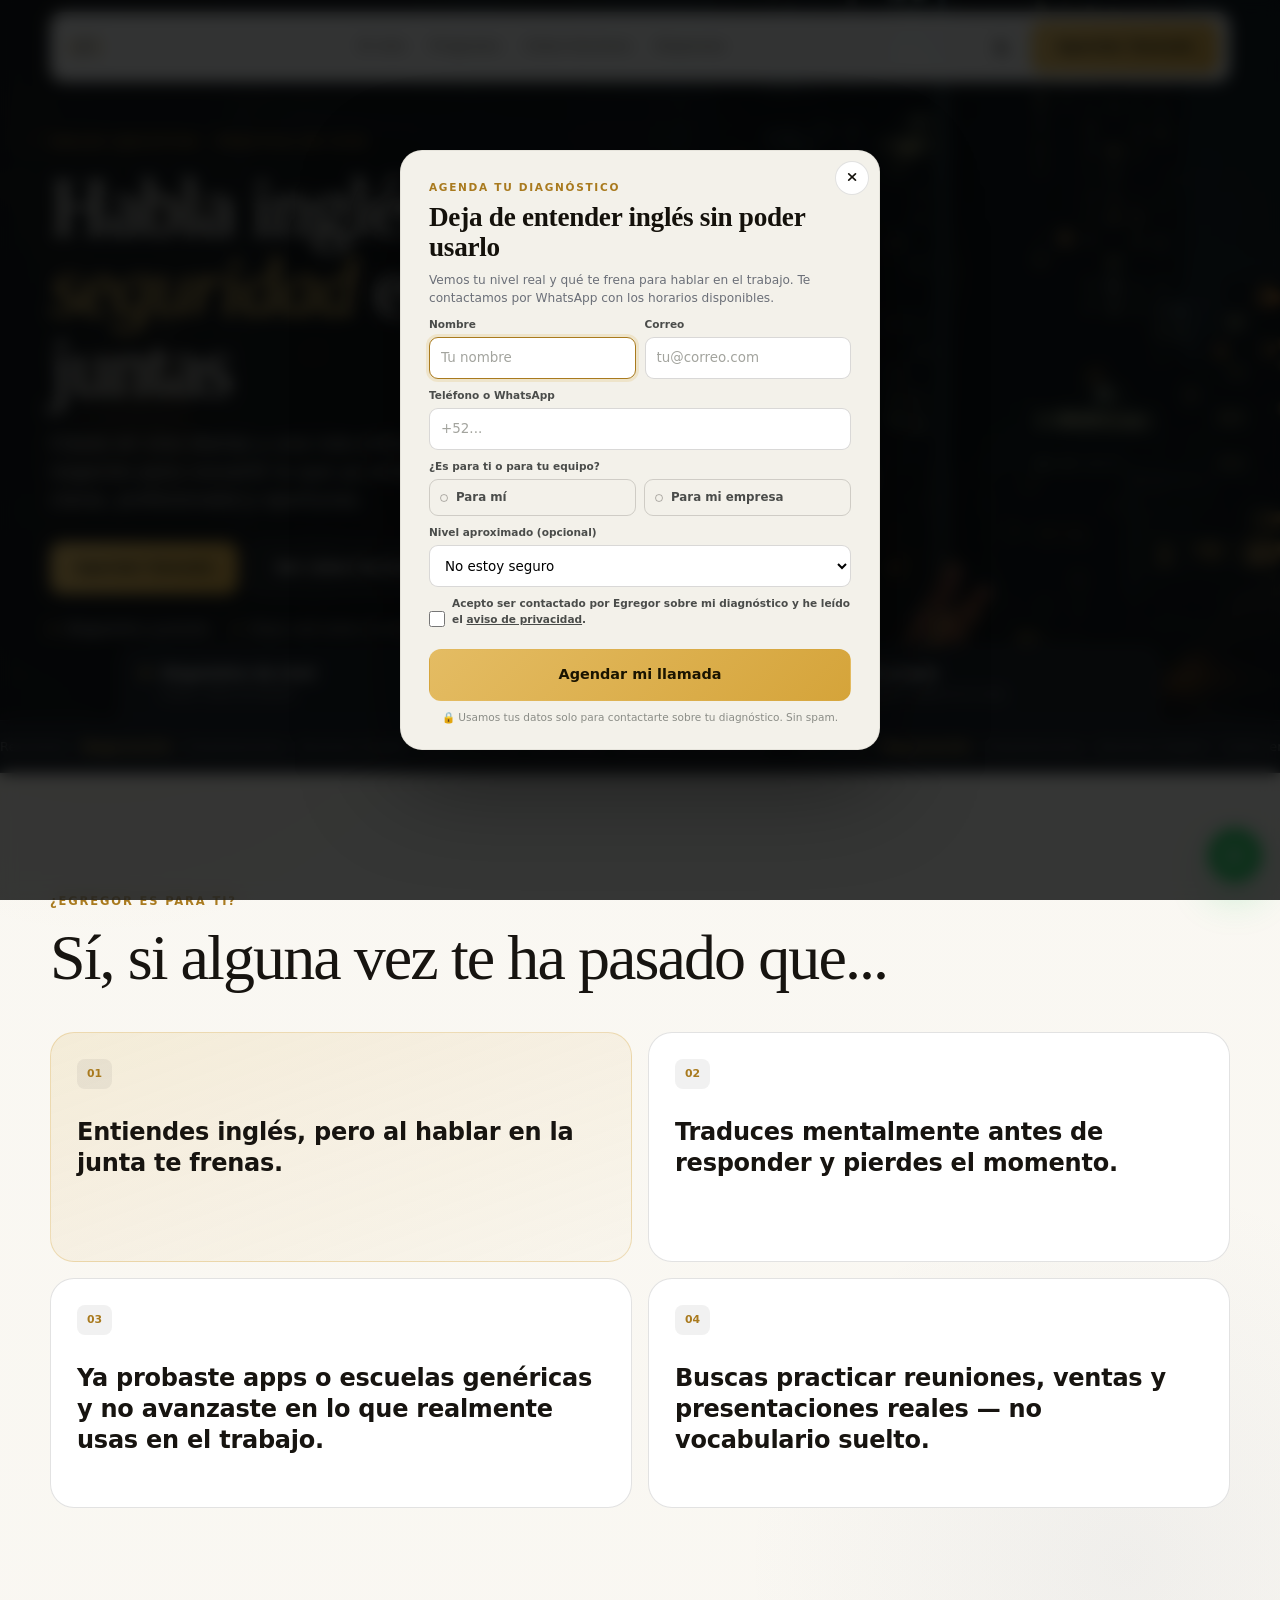
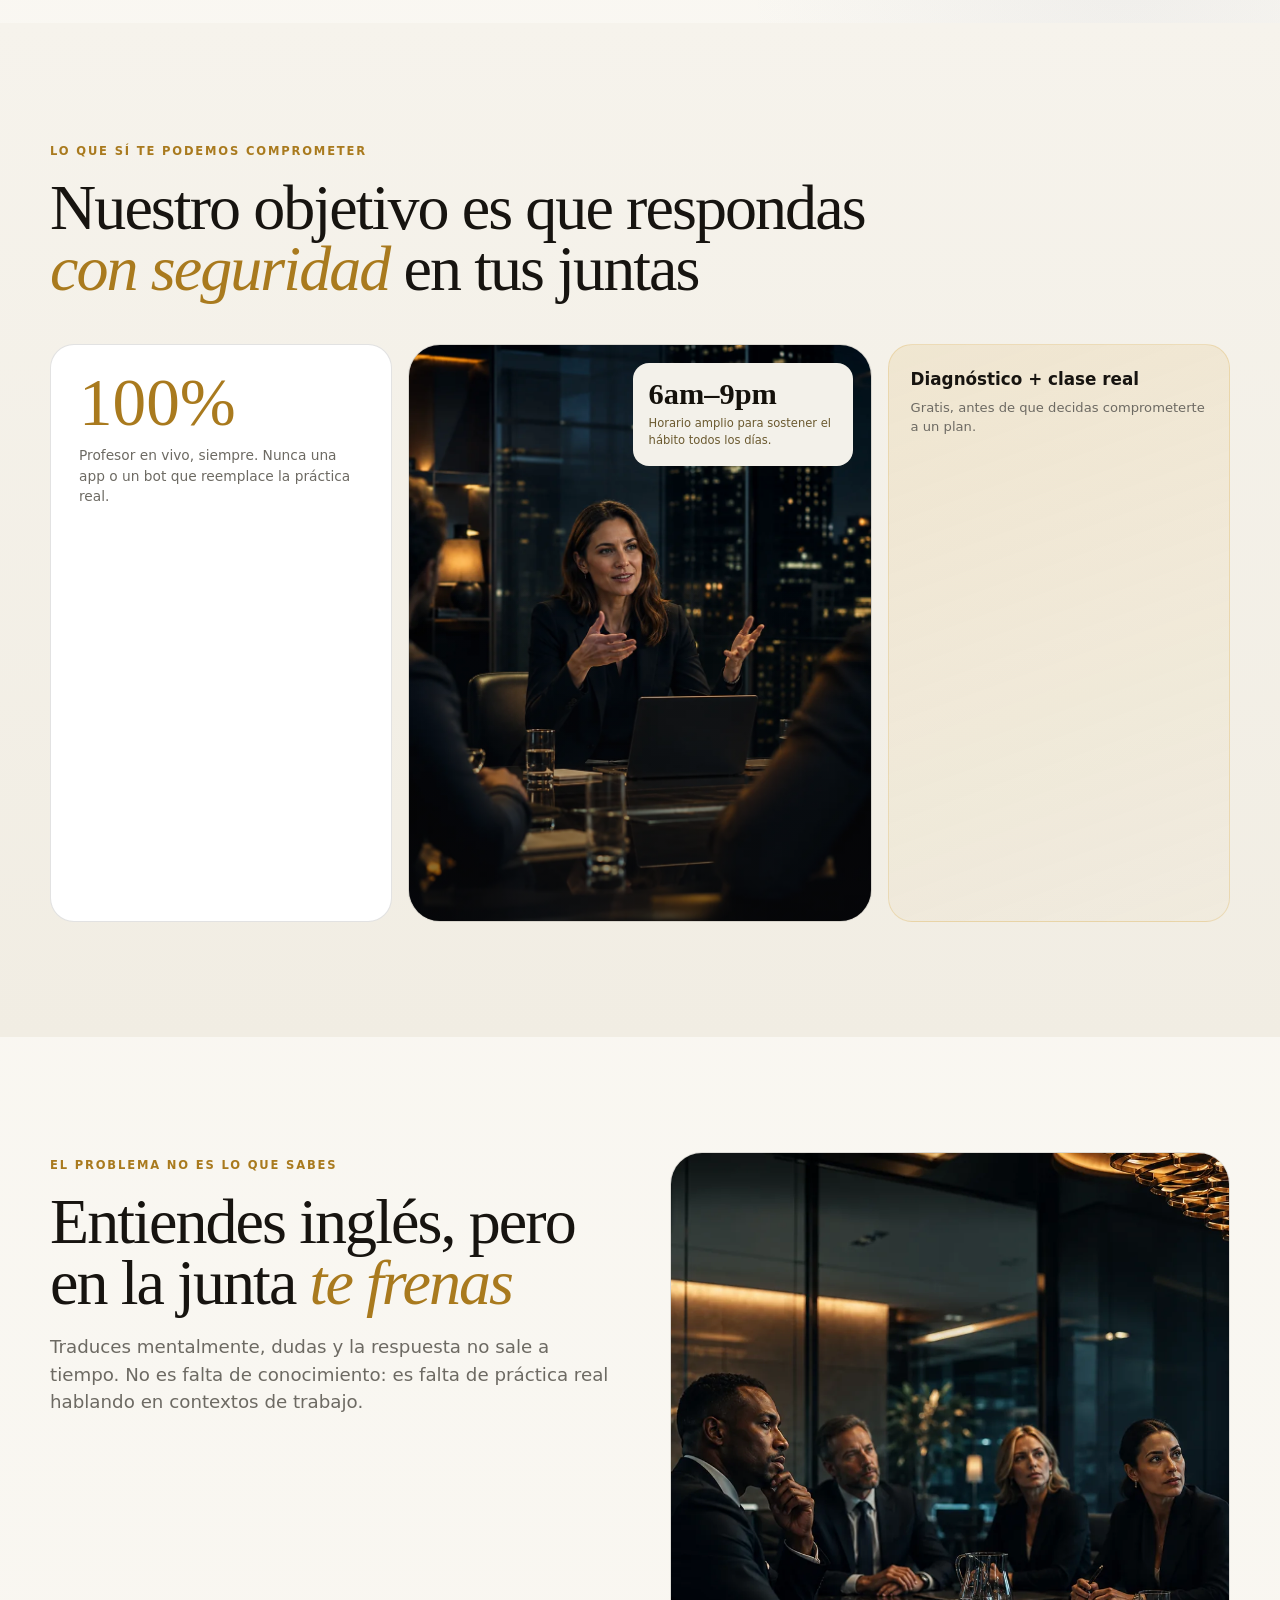
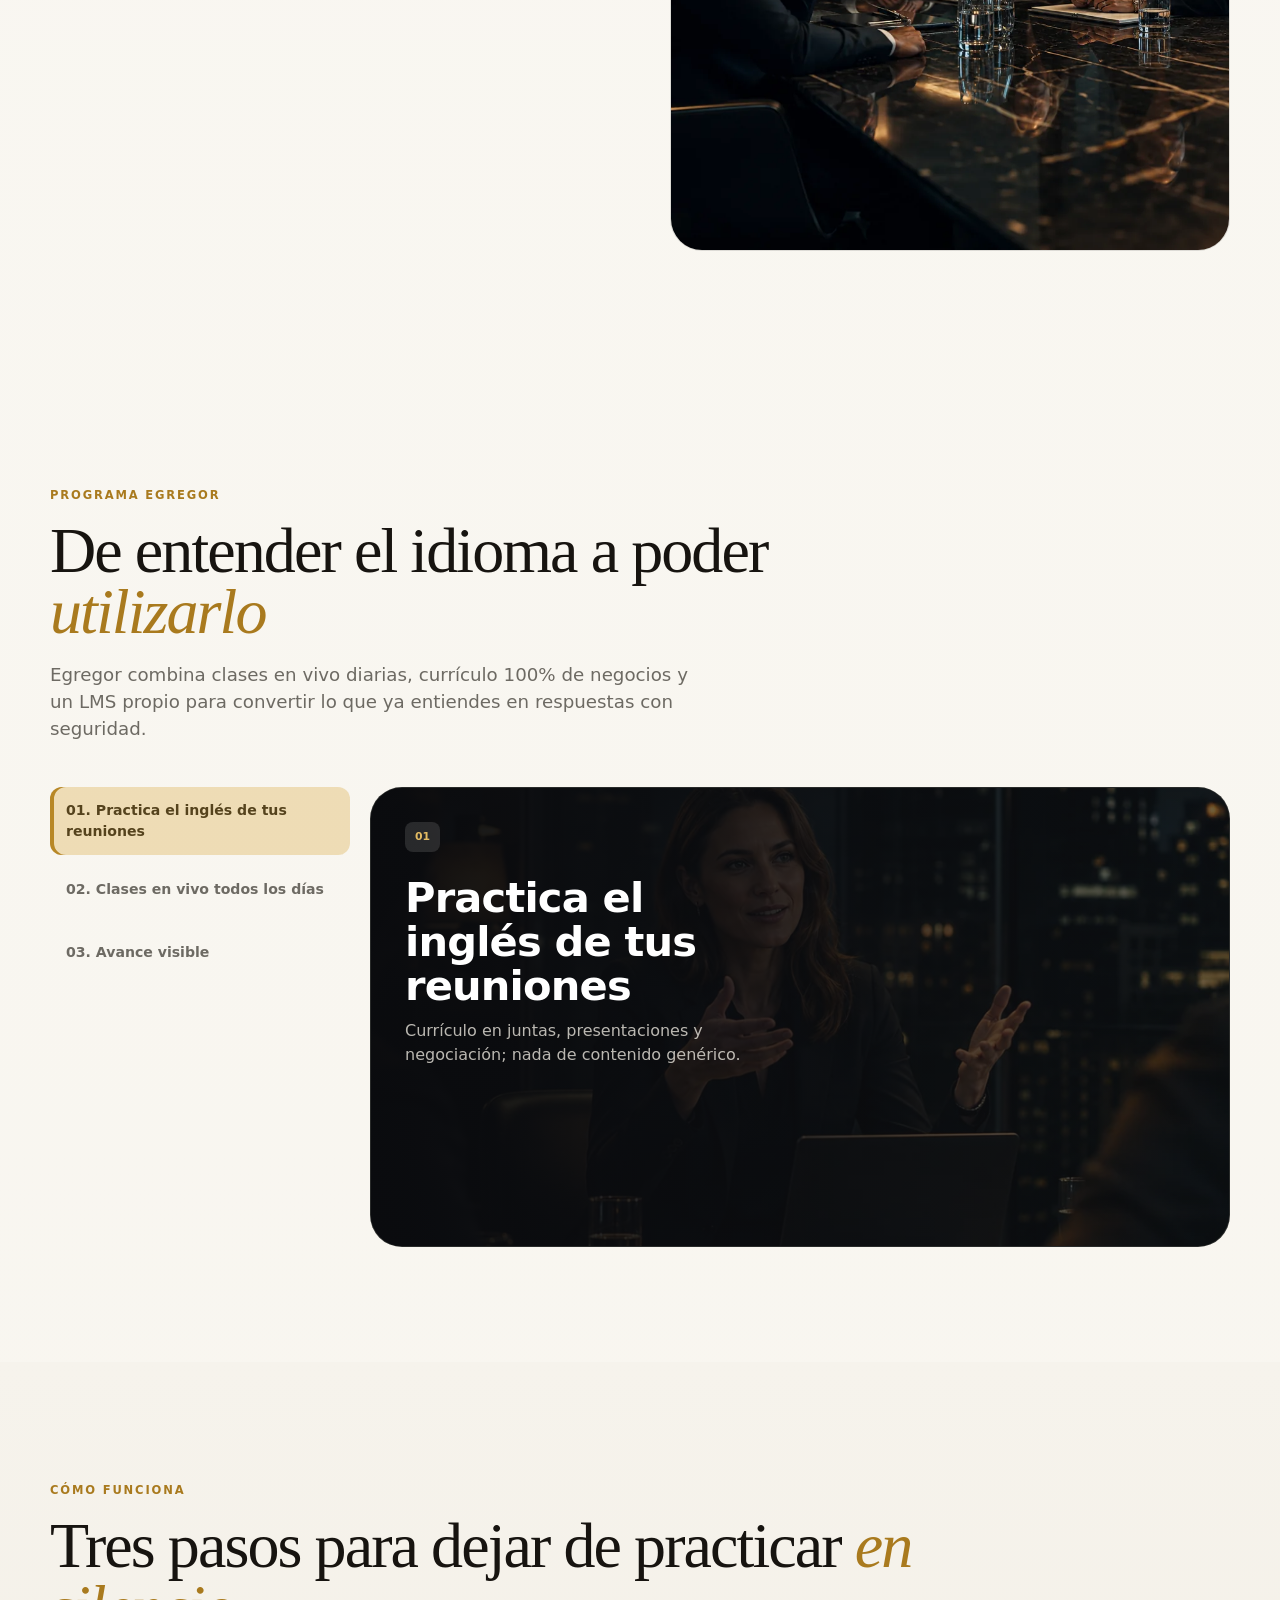
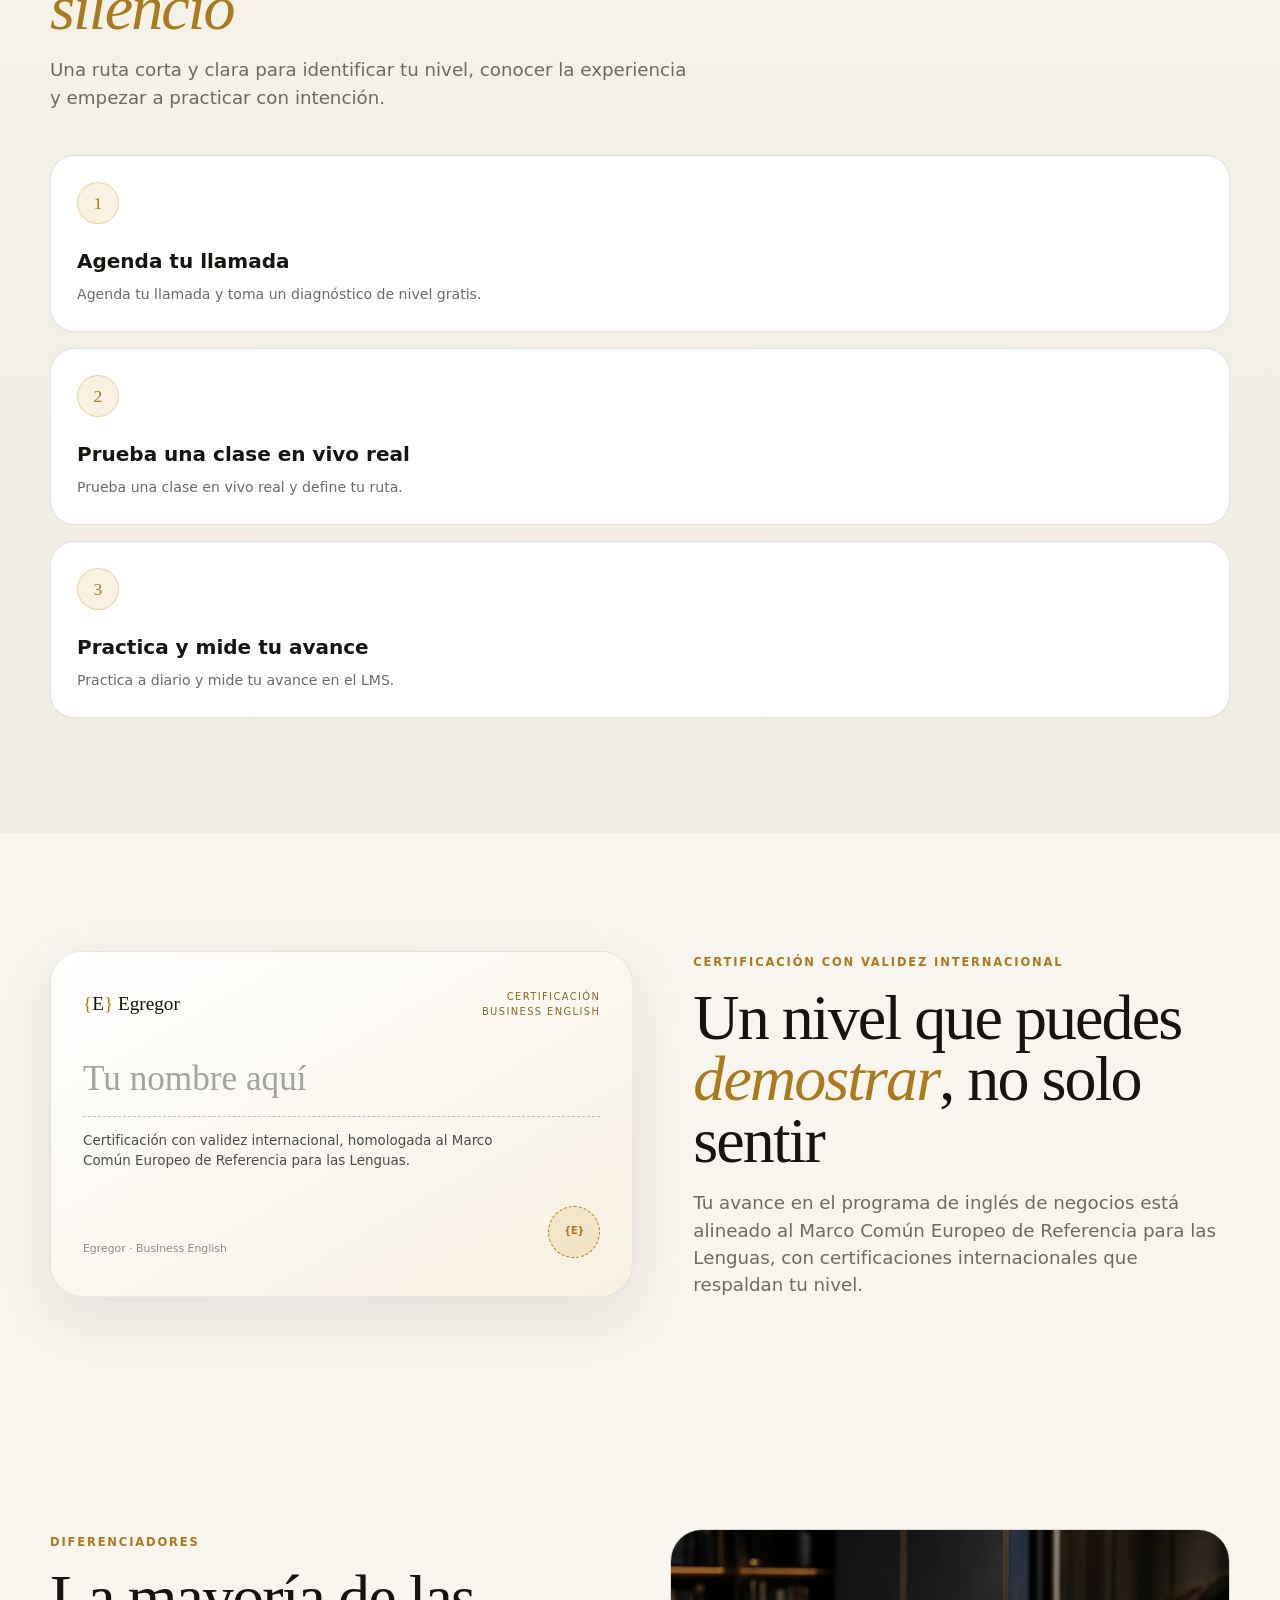
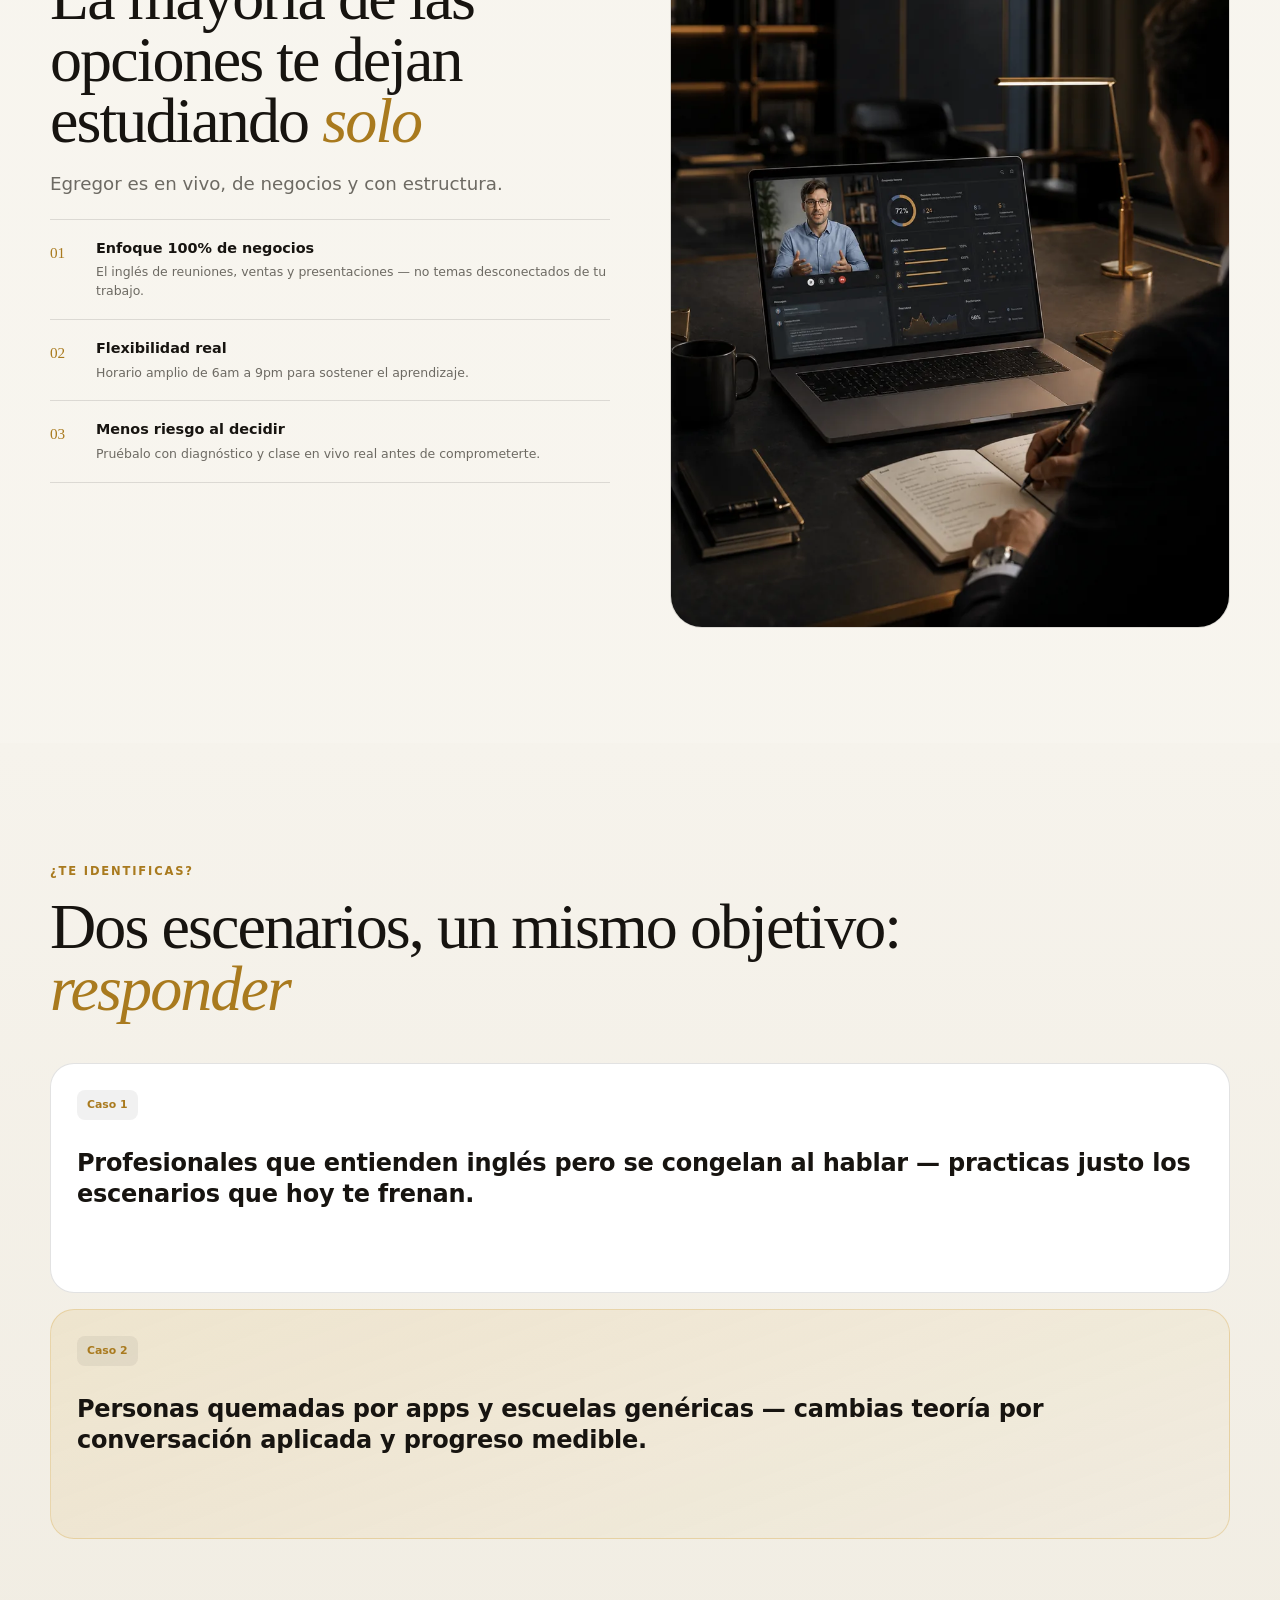
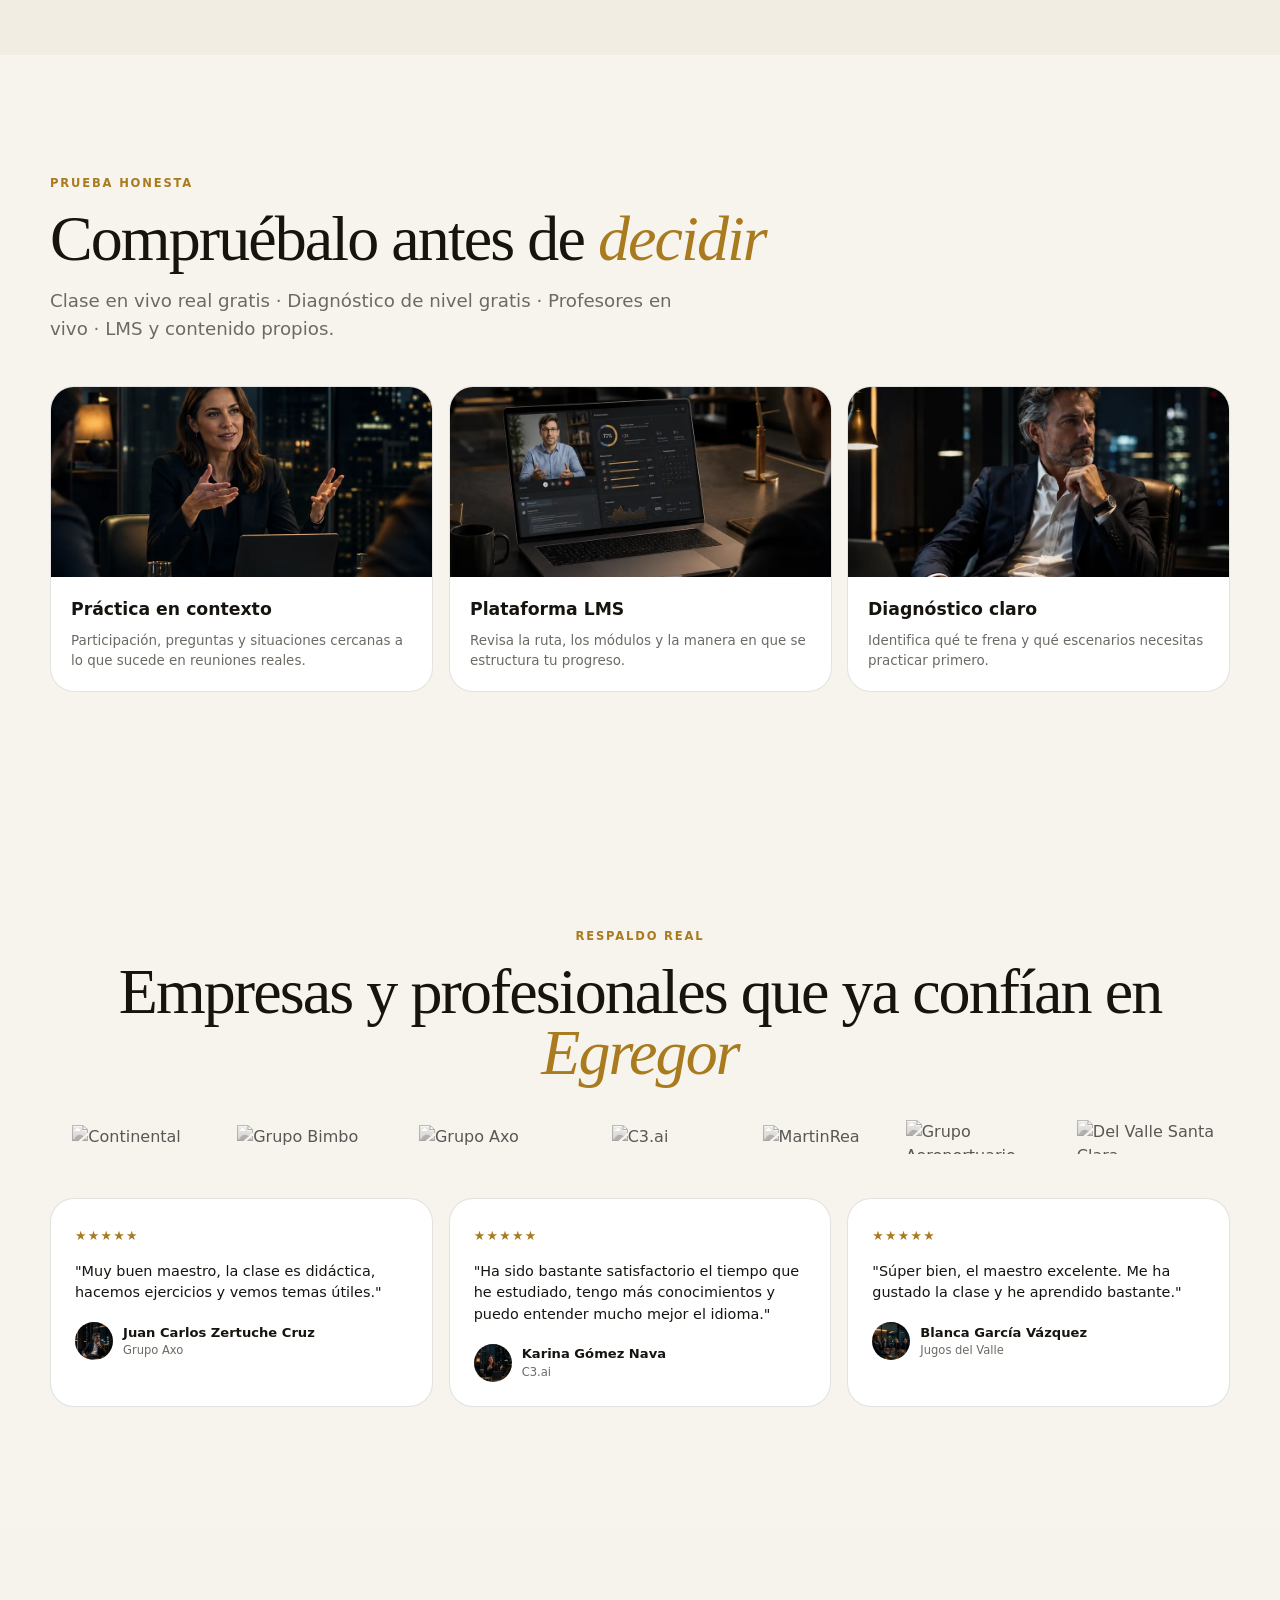
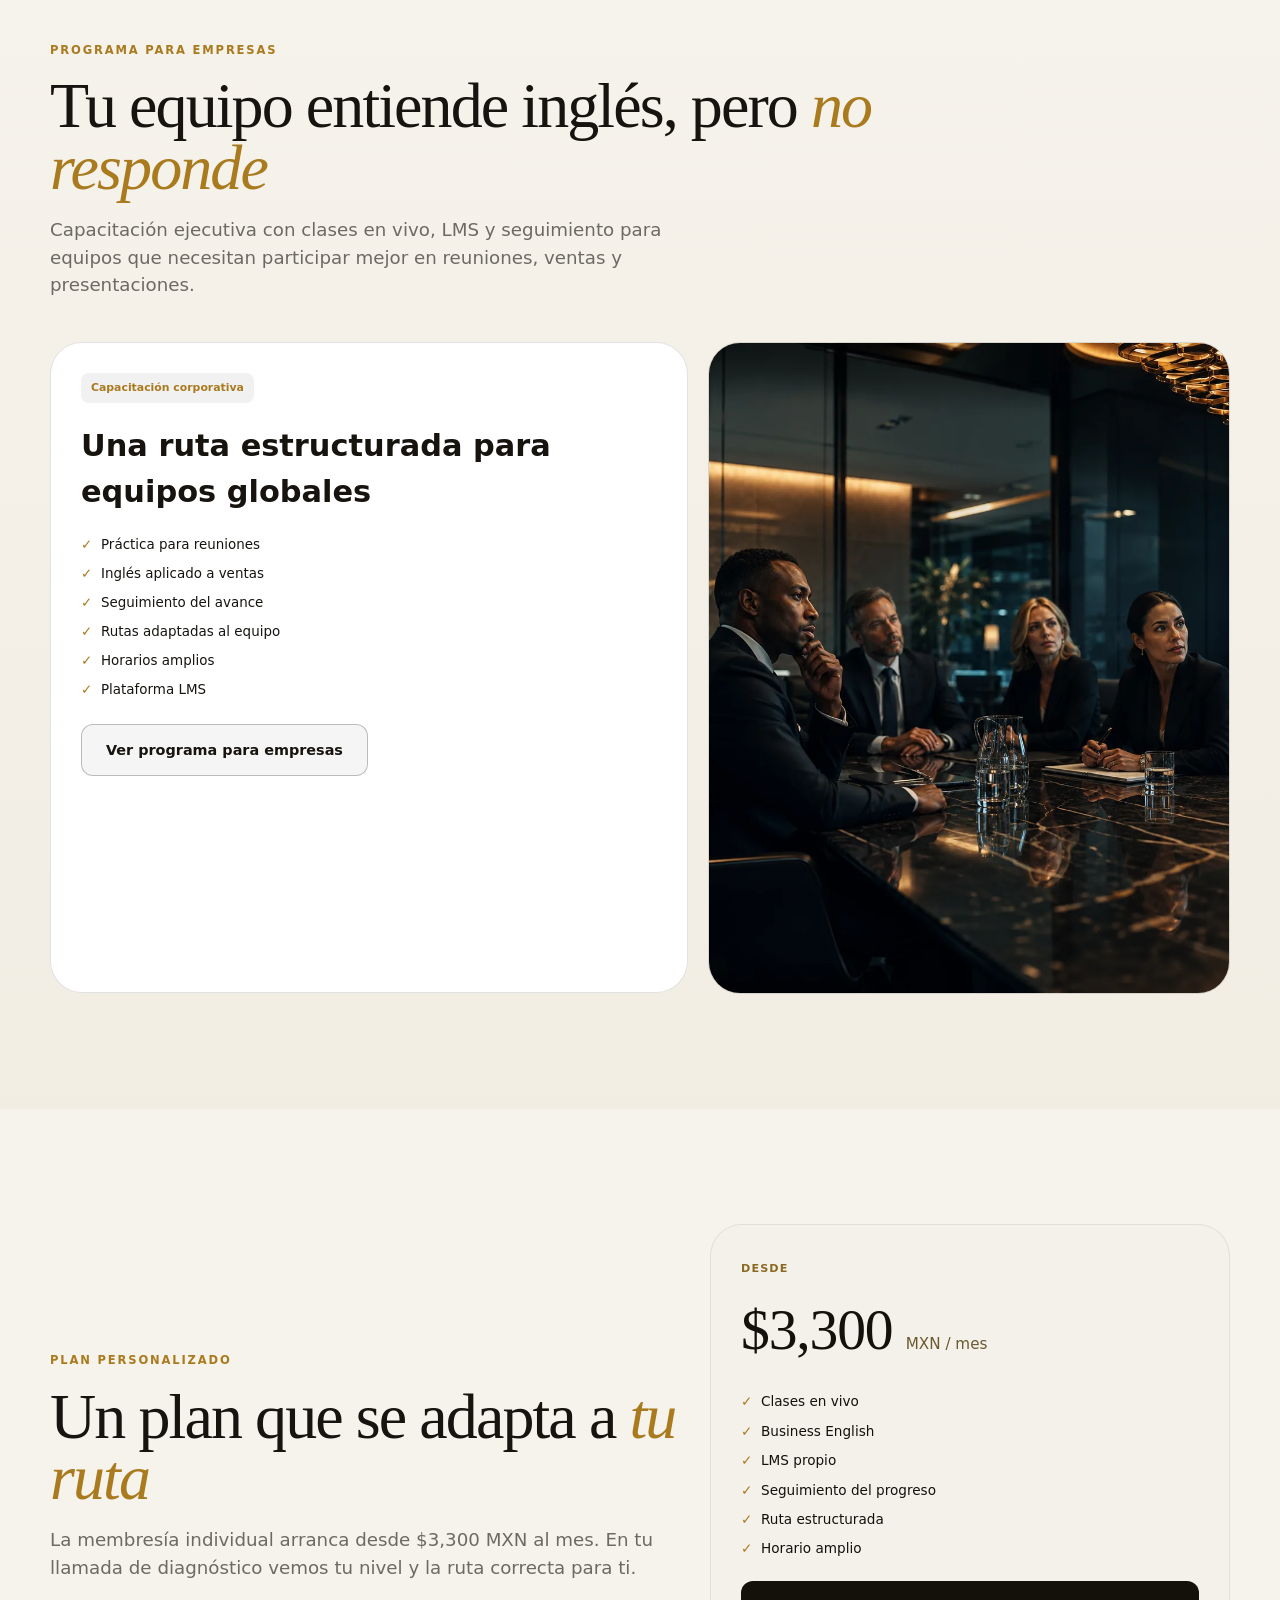
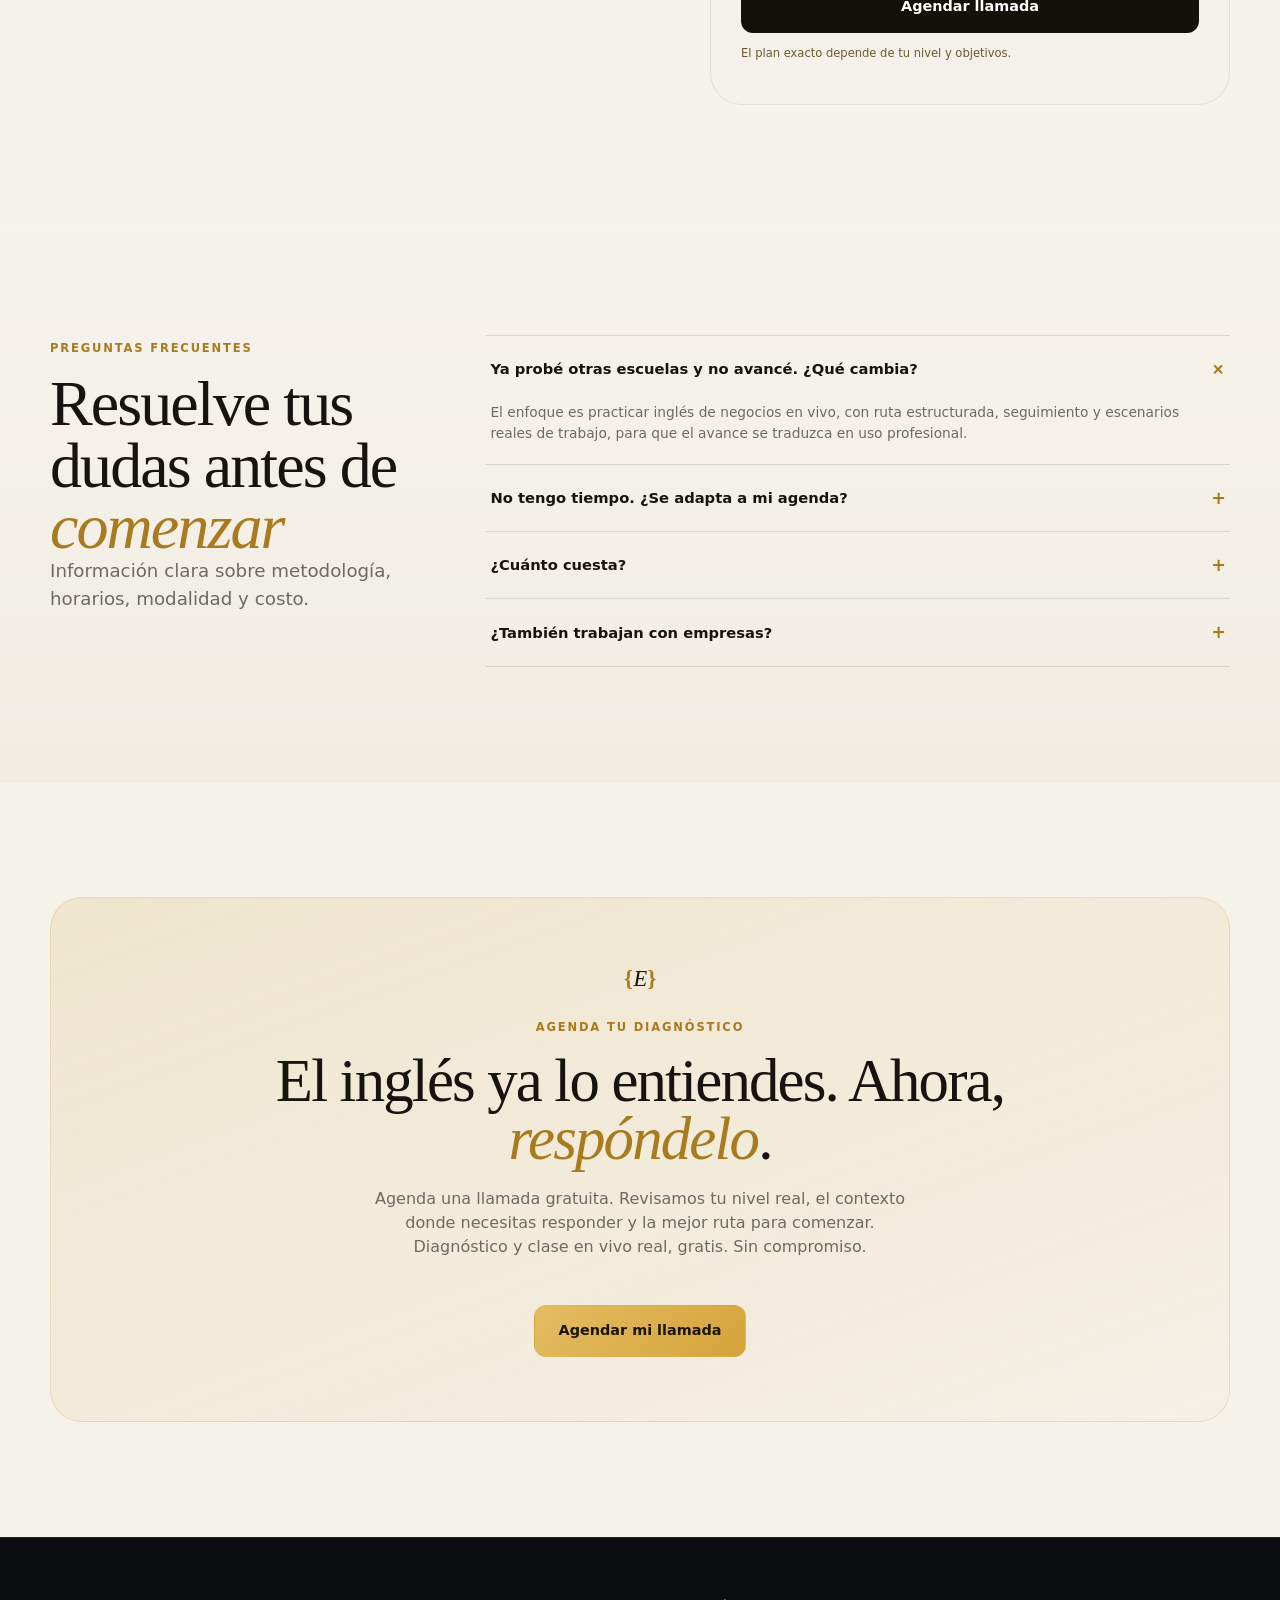
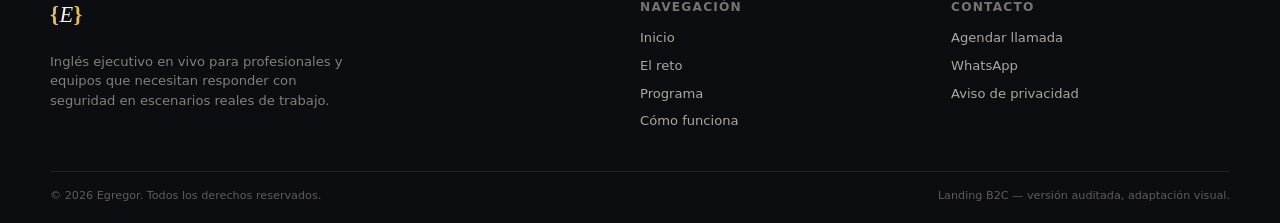
==== index.html @ 91f1eeb0 "test-egregor-lp" ====
<!DOCTYPE html>
<html lang="es-MX" data-theme="light">
<head>
<meta charset="UTF-8">
<meta name="viewport" content="width=device-width, initial-scale=1.0">
<meta name="theme-color" content="#08090c">
<meta name="color-scheme" content="light">
<title>Egregor — Inglés de negocios en vivo</title>
<meta name="description" content="Habla inglés con seguridad en tus juntas. Clases en vivo diarias, 100% de negocios, con profesor real y LMS propio. Agenda tu llamada de diagnóstico gratis.">
<link rel="icon" href="assets/images/favicon.svg" type="image/svg+xml">
<link rel="alternate icon" href="assets/images/favicon.svg">
<link rel="preconnect" href="https://fonts.googleapis.com">
<link rel="preconnect" href="https://fonts.gstatic.com" crossorigin>
<link href="https://cdnjs.cloudflare.com/ajax/libs/font-awesome/6.5.2/css/all.min.css" rel="stylesheet">
<link href="assets/css/styles.css" rel="stylesheet">
</head>
<body>

<div class="nav-shell">
  <header class="navbar">
    <a href="#inicio" class="logo-chip" aria-label="Egregor">
      <span class="logo-mark"><span class="brace">{</span><span class="e">E</span><span class="brace">}</span></span>
    </a>
    <nav class="nav-links" aria-label="Navegación principal">
      <a href="#reto">El reto</a>
      <a href="#programa">Programa</a>
      <a href="#como-funciona">Cómo funciona</a>
      <a href="#empresas">Empresas</a>
    </nav>
    <div class="nav-actions">
      <button class="theme-toggle" data-theme-toggle aria-label="Cambiar a modo oscuro" type="button"><i class="fa-solid fa-moon"></i></button>
      <button class="btn btn-primary" data-open-modal type="button"><span>Agendar llamada</span></button>
      <button class="menu-btn" aria-label="Abrir menú" aria-expanded="false" type="button">☰</button>
    </div>
  </header>
</div>
<div class="mobile-menu">
  <a href="#reto">El reto</a>
  <a href="#programa">Programa</a>
  <a href="#como-funciona">Cómo funciona</a>
  <a href="#empresas">Empresas</a>
  <button data-open-modal type="button">Agendar llamada</button>
</div>

<main>
  <!-- HERO -->
  <section class="hero" id="inicio">
    <div class="hero-bg" aria-hidden="true">
      <img src="assets/images/egregor-image-01.webp" alt="Ejecutiva respondiendo con seguridad en una reunión de trabajo">
    </div>
    <div class="container hero-inner">
      <div class="hero-copy">
        <span class="eyebrow reveal">Inglés ejecutivo · Práctica en vivo</span>
        <h1 class="display reveal">Habla inglés con <span class="gold">seguridad</span> en tus juntas</h1>
        <p class="lead reveal">Clases en vivo diarias y una ruta enfocada en inglés de negocios para convertir lo que ya entiendes en respuestas claras, profesionales y oportunas.</p>
        <div class="hero-actions reveal">
          <button class="btn btn-primary" data-open-modal type="button"><span>Agendar llamada</span></button>
          <a class="btn btn-secondary" href="#como-funciona"><span>Ver cómo funciona</span></a>
        </div>
        <div class="hero-proof-row reveal">
          <span>Diagnóstico gratuito</span>
          <span>Clase real antes de decidir</span>
          <span>LMS propio</span>
        </div>
      </div>
    </div>
    <div class="hero-bottom">
      <div class="hero-proof"><span class="dot"></span><div><strong>Diagnóstico de nivel</strong><span>Gratis, antes de decidir</span></div></div>
      <div class="hero-proof"><span class="dot"></span><div><strong>Clase en vivo real</strong><span>Conócela sin compromiso</span></div></div>
      <div class="hero-proof"><span class="dot"></span><div><strong>LMS propio</strong><span>Progreso visible en tu ruta</span></div></div>
    </div>
  </section>

  <section class="marquee-wrap">
    <div class="marquee">
      <span>Reuniones · <b>Negociación</b> · Presentaciones · Business English · Clases en vivo · LMS propio · Respuesta profesional · </span>
      <span>Reuniones · <b>Negociación</b> · Presentaciones · Business English · Clases en vivo · LMS propio · Respuesta profesional · </span>
    </div>
  </section>

  <!-- ¿PARA QUIÉN ES? -->
  <section class="section-pad" id="reto">
    <div class="container">
      <div class="section-head">
        <span class="eyebrow reveal">¿Egregor es para ti?</span>
        <h2 class="display section-title reveal">Sí, si alguna vez te ha pasado que...</h2>
      </div>
      <div class="cap-grid">
        <article class="cap-card accent reveal"><span class="tag">01</span><h3>Entiendes inglés, pero al hablar en la junta te frenas.</h3></article>
        <article class="cap-card reveal"><span class="tag">02</span><h3>Traduces mentalmente antes de responder y pierdes el momento.</h3></article>
        <article class="cap-card reveal"><span class="tag">03</span><h3>Ya probaste apps o escuelas genéricas y no avanzaste en lo que realmente usas en el trabajo.</h3></article>
        <article class="cap-card reveal"><span class="tag">04</span><h3>Buscas practicar reuniones, ventas y presentaciones reales — no vocabulario suelto.</h3></article>
      </div>
    </div>
  </section>

  <!-- COMPROMISO (estilo de datos destacados, solo con hechos ya validados) -->
  <section class="section-pad section-soft">
    <div class="container">
      <div class="section-head">
        <span class="eyebrow reveal">Lo que sí te podemos comprometer</span>
        <h2 class="display section-title reveal">Nuestro objetivo es que respondas <span class="gold">con seguridad</span> en tus juntas</h2>
      </div>
      <div class="stat-panel">
        <article class="stat-big-card reveal">
          <span class="big">100%</span>
          <p>Profesor en vivo, siempre. Nunca una app o un bot que reemplace la práctica real.</p>
        </article>
        <div class="stat-visual reveal">
          <img src="assets/images/egregor-image-01.webp" alt="Ejecutiva practicando inglés de negocios en una clase en vivo">
          <div class="stat-bubble">
            <strong>6am–9pm</strong>
            <span>Horario amplio para sostener el hábito todos los días.</span>
          </div>
        </div>
        <article class="stat-small-card reveal">
          <strong>Diagnóstico + clase real</strong>
          <span>Gratis, antes de que decidas comprometerte a un plan.</span>
        </article>
      </div>
    </div>
  </section>

  <!-- PROBLEMA -->
  <section class="section-pad">
    <div class="container offer-layout">
      <div>
        <span class="eyebrow reveal">El problema no es lo que sabes</span>
        <h2 class="display section-title reveal">Entiendes inglés, pero en la junta <span class="gold">te frenas</span></h2>
        <p class="lead reveal" style="margin-top:20px;">Traduces mentalmente, dudas y la respuesta no sale a tiempo. No es falta de conocimiento: es falta de práctica real hablando en contextos de trabajo.</p>
      </div>
      <div class="offer-media reveal">
        <img src="assets/images/egregor-image-02.webp" alt="Equipo ejecutivo en una reunión tensa y silenciosa">
      </div>
    </div>
  </section>

  <!-- PROGRAMA / BENEFICIOS (tabs) -->
  <section class="section-pad" id="programa">
    <div class="container">
      <div class="section-head">
        <span class="eyebrow reveal">Programa Egregor</span>
        <h2 class="display section-title reveal">De entender el idioma a poder <span class="gold">utilizarlo</span></h2>
        <p class="lead reveal">Egregor combina clases en vivo diarias, currículo 100% de negocios y un LMS propio para convertir lo que ya entiendes en respuestas con seguridad.</p>
      </div>
      <div class="program-layout">
        <div class="program-menu">
          <button class="program-btn active" type="button"
            data-tag="01" data-title="Practica el inglés de tus reuniones"
            data-copy="Currículo en juntas, presentaciones y negociación; nada de contenido genérico."
            data-img="assets/images/egregor-image-01.webp">01. Practica el inglés de tus reuniones</button>
          <button class="program-btn" type="button"
            data-tag="02" data-title="Clases en vivo todos los días"
            data-copy="Práctica conversacional con profesor real y horario 6am–9pm para sostener el hábito."
            data-img="assets/images/egregor-image-02.webp">02. Clases en vivo todos los días</button>
          <button class="program-btn" type="button"
            data-tag="03" data-title="Avance visible"
            data-copy="El LMS y contenido propios te dan seguimiento y orden; ves tu progreso."
            data-img="assets/images/egregor-image-03.webp">03. Avance visible</button>
        </div>
        <div class="program-panel reveal">
          <img data-program-img src="assets/images/egregor-image-01.webp" alt="Práctica en vivo de inglés de negocios">
          <div class="program-copy">
            <span class="tag" data-program-tag>01</span>
            <h3 data-program-title>Practica el inglés de tus reuniones</h3>
            <p data-program-copy>Currículo en juntas, presentaciones y negociación; nada de contenido genérico.</p>
          </div>
        </div>
      </div>
    </div>
  </section>

  <!-- CÓMO FUNCIONA -->
  <section class="section-pad section-soft" id="como-funciona">
    <div class="container">
      <div class="section-head">
        <span class="eyebrow reveal">Cómo funciona</span>
        <h2 class="display section-title reveal">Tres pasos para dejar de practicar <span class="gold">en silencio</span></h2>
        <p class="lead reveal">Una ruta corta y clara para identificar tu nivel, conocer la experiencia y empezar a practicar con intención.</p>
      </div>
      <div class="steps-grid">
        <article class="step-card reveal"><div class="step-num">1</div><h3>Agenda tu llamada</h3><p>Agenda tu llamada y toma un diagnóstico de nivel gratis.</p></article>
        <article class="step-card reveal"><div class="step-num">2</div><h3>Prueba una clase en vivo real</h3><p>Prueba una clase en vivo real y define tu ruta.</p></article>
        <article class="step-card reveal"><div class="step-num">3</div><h3>Practica y mide tu avance</h3><p>Practica a diario y mide tu avance en el LMS.</p></article>
      </div>
    </div>
  </section>

  <!-- CERTIFICACIÓN -->
  <section class="section-pad">
    <div class="container cert-layout">
      <div class="cert-card reveal">
        <div class="cert-top">
          <span class="cert-brand"><span class="brace">{</span>E<span class="brace">}</span> Egregor</span>
          <span class="cert-label">Certificación<br>Business English</span>
        </div>
        <div class="cert-name">Tu nombre aquí</div>
        <p class="cert-desc">Certificación con validez internacional, homologada al Marco Común Europeo de Referencia para las Lenguas.</p>
        <div class="cert-foot">
          <span>Egregor · Business English</span>
          <span class="cert-badge">{E}</span>
        </div>
      </div>
      <div>
        <span class="eyebrow reveal">Certificación con validez internacional</span>
        <h2 class="display section-title reveal">Un nivel que puedes <span class="gold">demostrar</span>, no solo sentir</h2>
        <p class="lead reveal" style="margin-top:18px;">Tu avance en el programa de inglés de negocios está alineado al Marco Común Europeo de Referencia para las Lenguas, con certificaciones internacionales que respaldan tu nivel.</p>
      </div>
    </div>
  </section>

  <!-- DIFERENCIADORES -->
  <section class="section-pad">
    <div class="container offer-layout">
      <div>
        <span class="eyebrow reveal">Diferenciadores</span>
        <h2 class="display section-title reveal">La mayoría de las opciones te dejan estudiando <span class="gold">solo</span></h2>
        <p class="lead reveal" style="margin-top:18px;">Egregor es en vivo, de negocios y con estructura.</p>
        <div class="offer-list">
          <div class="offer-row reveal"><span class="num">01</span><div><strong>Enfoque 100% de negocios</strong><span>El inglés de reuniones, ventas y presentaciones — no temas desconectados de tu trabajo.</span></div></div>
          <div class="offer-row reveal"><span class="num">02</span><div><strong>Flexibilidad real</strong><span>Horario amplio de 6am a 9pm para sostener el aprendizaje.</span></div></div>
          <div class="offer-row reveal"><span class="num">03</span><div><strong>Menos riesgo al decidir</strong><span>Pruébalo con diagnóstico y clase en vivo real antes de comprometerte.</span></div></div>
        </div>
      </div>
      <div class="offer-media reveal">
        <img src="assets/images/egregor-image-03.webp" alt="Laptop con clase en vivo y dashboard de aprendizaje">
      </div>
    </div>
  </section>

  <!-- CASOS DE USO -->
  <section class="section-pad section-soft">
    <div class="container">
      <div class="section-head">
        <span class="eyebrow reveal">¿Te identificas?</span>
        <h2 class="display section-title reveal">Dos escenarios, un mismo objetivo: <span class="gold">responder</span></h2>
      </div>
      <div class="cap-grid" style="grid-template-columns:1fr">
        <article class="cap-card reveal"><span class="tag">Caso 1</span><h3>Profesionales que entienden inglés pero se congelan al hablar — practicas justo los escenarios que hoy te frenan.</h3></article>
        <article class="cap-card accent reveal"><span class="tag">Caso 2</span><h3>Personas quemadas por apps y escuelas genéricas — cambias teoría por conversación aplicada y progreso medible.</h3></article>
      </div>
    </div>
  </section>

  <!-- PRUEBA HONESTA -->
  <section class="section-pad">
    <div class="container">
      <div class="section-head">
        <span class="eyebrow reveal">Prueba honesta</span>
        <h2 class="display section-title reveal">Compruébalo antes de <span class="gold">decidir</span></h2>
        <p class="lead reveal">Clase en vivo real gratis · Diagnóstico de nivel gratis · Profesores en vivo · LMS y contenido propios.</p>
      </div>
      <div class="evidence-grid">
        <article class="evidence-card reveal">
          <img src="assets/images/egregor-image-01.webp" alt="Clase y reunión ejecutiva">
          <div class="evidence-copy"><h3>Práctica en contexto</h3><p>Participación, preguntas y situaciones cercanas a lo que sucede en reuniones reales.</p></div>
        </article>
        <article class="evidence-card reveal">
          <img src="assets/images/egregor-image-03.webp" alt="Plataforma LMS y sesión virtual">
          <div class="evidence-copy"><h3>Plataforma LMS</h3><p>Revisa la ruta, los módulos y la manera en que se estructura tu progreso.</p></div>
        </article>
        <article class="evidence-card reveal">
          <img src="assets/images/egregor-image-04.webp" alt="Ejecutivo reflexionando con libreta y laptop">
          <div class="evidence-copy"><h3>Diagnóstico claro</h3><p>Identifica qué te frena y qué escenarios necesitas practicar primero.</p></div>
        </article>
      </div>
    </div>
  </section>

  <!-- CONFÍAN EN EGREGOR (logos y reseñas reales, tomados de egregor.io) -->
  <section class="section-pad">
    <div class="container">
      <div class="trust-head reveal">
        <span class="eyebrow">Respaldo real</span>
        <h2 class="display section-title">Empresas y profesionales que ya confían en <span class="gold">Egregor</span></h2>
      </div>
      <div class="logo-strip reveal">
        <img src="https://orangecorp.mx/egregor.io/wp-content/uploads/2025/01/Continental.png" alt="Continental" loading="lazy">
        <img src="https://orangecorp.mx/egregor.io/wp-content/uploads/2025/01/Bimbo-E.png" alt="Grupo Bimbo" loading="lazy">
        <img src="https://orangecorp.mx/egregor.io/wp-content/uploads/2025/01/GrupoAxo.png" alt="Grupo Axo" loading="lazy">
        <img src="https://orangecorp.mx/egregor.io/wp-content/uploads/2025/01/C3ai.png" alt="C3.ai" loading="lazy">
        <img src="https://orangecorp.mx/egregor.io/wp-content/uploads/2025/01/MartinRea.png" alt="MartinRea" loading="lazy">
        <img src="https://orangecorp.mx/egregor.io/wp-content/uploads/2025/01/Grupo-Aeropuertario.png" alt="Grupo Aeroportuario" loading="lazy">
        <img src="https://orangecorp.mx/egregor.io/wp-content/uploads/2025/01/DelValle-SantaClara.png" alt="Del Valle Santa Clara" loading="lazy">
      </div>
      <div class="review-grid">
        <article class="review-card reveal">
          <span class="stars">★★★★★</span>
          <p>"Muy buen maestro, la clase es didáctica, hacemos ejercicios y vemos temas útiles."</p>
          <div class="who"><img class="review-avatar" src="assets/images/egregor-image-04.webp" alt="" loading="lazy" style="object-position:center 20%;"><div><strong>Juan Carlos Zertuche Cruz</strong><span>Grupo Axo</span></div></div>
        </article>
        <article class="review-card reveal">
          <span class="stars">★★★★★</span>
          <p>"Ha sido bastante satisfactorio el tiempo que he estudiado, tengo más conocimientos y puedo entender mucho mejor el idioma."</p>
          <div class="who"><img class="review-avatar" src="assets/images/egregor-image-01.webp" alt="" loading="lazy" style="object-position:center 15%;"><div><strong>Karina Gómez Nava</strong><span>C3.ai</span></div></div>
        </article>
        <article class="review-card reveal">
          <span class="stars">★★★★★</span>
          <p>"Súper bien, el maestro excelente. Me ha gustado la clase y he aprendido bastante."</p>
          <div class="who"><img class="review-avatar" src="assets/images/egregor-image-02.webp" alt="" loading="lazy" style="object-position:20% 25%;"><div><strong>Blanca García Vázquez</strong><span>Jugos del Valle</span></div></div>
        </article>
      </div>
    </div>
  </section>

  <!-- EMPRESAS -->
  <section class="section-pad section-soft" id="empresas">
    <div class="container">
      <div class="section-head">
        <span class="eyebrow reveal">Programa para empresas</span>
        <h2 class="display section-title reveal">Tu equipo entiende inglés, pero <span class="gold">no responde</span></h2>
        <p class="lead reveal">Capacitación ejecutiva con clases en vivo, LMS y seguimiento para equipos que necesitan participar mejor en reuniones, ventas y presentaciones.</p>
      </div>
      <div class="enterprise-grid">
        <article class="panel-copy reveal">
          <span class="tag">Capacitación corporativa</span>
          <h3>Una ruta estructurada para equipos globales</h3>
          <div class="check-list">
            <span>Práctica para reuniones</span>
            <span>Inglés aplicado a ventas</span>
            <span>Seguimiento del avance</span>
            <span>Rutas adaptadas al equipo</span>
            <span>Horarios amplios</span>
            <span>Plataforma LMS</span>
          </div>
          <a class="btn btn-secondary" href="#" data-b2b><span>Ver programa para empresas</span></a>
        </article>
        <div class="panel-media reveal">
          <img src="assets/images/egregor-image-02.webp" alt="Equipo corporativo en reunión">
        </div>
      </div>
    </div>
  </section>

  <!-- PRECIO -->
  <section class="section-pad">
    <div class="container price-grid">
      <div>
        <span class="eyebrow reveal">Plan personalizado</span>
        <h2 class="display section-title reveal">Un plan que se adapta a <span class="gold">tu ruta</span></h2>
        <p class="lead reveal" style="margin-top:18px;">La membresía individual arranca desde $3,300 MXN al mes. En tu llamada de diagnóstico vemos tu nivel y la ruta correcta para ti.</p>
      </div>
      <article class="price-card reveal">
        <span class="label">Desde</span>
        <div class="price">$3,300 <small>MXN / mes</small></div>
        <ul class="feature-list">
          <li>Clases en vivo</li>
          <li>Business English</li>
          <li>LMS propio</li>
          <li>Seguimiento del progreso</li>
          <li>Ruta estructurada</li>
          <li>Horario amplio</li>
        </ul>
        <button class="btn btn-dark btn-wide" data-open-modal type="button"><span>Agendar llamada</span></button>
        <p class="micro">El plan exacto depende de tu nivel y objetivos.</p>
      </article>
    </div>
  </section>

  <!-- FAQ -->
  <section class="section-pad section-soft">
    <div class="container faq-wrap">
      <div>
        <span class="eyebrow reveal">Preguntas frecuentes</span>
        <h2 class="display section-title reveal">Resuelve tus dudas antes de <span class="gold">comenzar</span></h2>
        <p class="lead reveal">Información clara sobre metodología, horarios, modalidad y costo.</p>
      </div>
      <div class="faq-list">
        <article class="faq-item active reveal">
          <button class="faq-btn" type="button" aria-expanded="true"><span>Ya probé otras escuelas y no avancé. ¿Qué cambia?</span><span class="faq-icon">+</span></button>
          <div class="faq-panel"><div><p>El enfoque es practicar inglés de negocios en vivo, con ruta estructurada, seguimiento y escenarios reales de trabajo, para que el avance se traduzca en uso profesional.</p></div></div>
        </article>
        <article class="faq-item reveal">
          <button class="faq-btn" type="button" aria-expanded="false"><span>No tengo tiempo. ¿Se adapta a mi agenda?</span><span class="faq-icon">+</span></button>
          <div class="faq-panel"><div><p>Sí: clases diarias y horario amplio de 6am a 9pm para mantener constancia sin horarios rígidos.</p></div></div>
        </article>
        <article class="faq-item reveal">
          <button class="faq-btn" type="button" aria-expanded="false"><span>¿Cuánto cuesta?</span><span class="faq-icon">+</span></button>
          <div class="faq-panel"><div><p>La membresía individual arranca desde $3,300 MXN al mes. En la llamada de diagnóstico te decimos la ruta y el plan exacto según tu nivel.</p></div></div>
        </article>
        <article class="faq-item reveal">
          <button class="faq-btn" type="button" aria-expanded="false"><span>¿También trabajan con empresas?</span><span class="faq-icon">+</span></button>
          <div class="faq-panel"><div><p>Sí. Existen programas corporativos para equipos que necesitan mejorar su comunicación en reuniones, ventas y presentaciones.</p></div></div>
        </article>
      </div>
    </div>
  </section>

  <!-- CTA / CIERRE (unificado en un solo bloque con un único CTA) -->
  <section class="section-pad" id="contacto">
    <div class="container">
      <div class="final-cta reveal">
        <div class="logo-chip" style="justify-content:center;margin-bottom:18px;">
          <span class="logo-mark"><span class="brace">{</span><span class="e">E</span><span class="brace">}</span></span>
        </div>
        <span class="eyebrow">Agenda tu diagnóstico</span>
        <h2 class="display">El inglés ya lo entiendes. Ahora, <span class="gold">respóndelo</span>.</h2>
        <p>Agenda una llamada gratuita. Revisamos tu nivel real, el contexto donde necesitas responder y la mejor ruta para comenzar. Diagnóstico y clase en vivo real, gratis. Sin compromiso.</p>
        <div class="hero-actions" style="justify-content:center;margin-top:22px;">
          <button class="btn btn-primary" data-open-modal type="button"><span>Agendar mi llamada</span></button>
        </div>
      </div>
    </div>
  </section>
</main>

<footer class="footer">
  <div class="container footer-grid">
    <div class="footer-col">
      <span class="logo-mark"><span class="brace">{</span><span class="e">E</span><span class="brace">}</span></span>
      <p>Inglés ejecutivo en vivo para profesionales y equipos que necesitan responder con seguridad en escenarios reales de trabajo.</p>
    </div>
    <div class="footer-col">
      <h4>Navegación</h4>
      <a href="#inicio">Inicio</a>
      <a href="#reto">El reto</a>
      <a href="#programa">Programa</a>
      <a href="#como-funciona">Cómo funciona</a>
    </div>
    <div class="footer-col">
      <h4>Contacto</h4>
      <a href="#" data-open-modal>Agendar llamada</a>
      <a href="#" data-whatsapp>WhatsApp</a>
      <a href="#" data-privacy>Aviso de privacidad</a>
    </div>
  </div>
  <div class="container footer-bottom">
    <span>© 2026 Egregor. Todos los derechos reservados.</span>
    <span>Landing B2C — versión auditada, adaptación visual.</span>
  </div>
</footer>

<a class="whatsapp" data-whatsapp href="#" aria-label="Abrir WhatsApp"><i class="fa-brands fa-whatsapp"></i></a>

<div class="mobile-sticky">
  <span>Diagnóstico gratuito</span>
  <button class="btn btn-primary" data-open-modal type="button"><span>Agendar</span></button>
</div>

<!-- POPUP: formulario compacto, sin scroll interno -->
<div class="modal" id="leadModal" role="dialog" aria-modal="true" aria-labelledby="modalTitle" aria-hidden="true">
  <button class="modal-backdrop" data-close-modal aria-label="Cerrar formulario" type="button"></button>
  <div class="modal-card">
    <button class="modal-close" data-close-modal aria-label="Cerrar" type="button"><i class="fa-solid fa-xmark"></i></button>
    <div class="modal-head">
      <span class="eyebrow">Agenda tu diagnóstico</span>
      <h2 id="modalTitle">Deja de entender inglés sin poder usarlo</h2>
      <p>Vemos tu nivel real y qué te frena para hablar en el trabajo. Te contactamos por WhatsApp con los horarios disponibles.</p>
    </div>
    <form class="form" data-lead-form novalidate>
      <div class="field-grid">
        <div class="field">
          <label for="leadName">Nombre</label>
          <input id="leadName" name="nombre" type="text" autocomplete="name" placeholder="Tu nombre" required>
        </div>
        <div class="field">
          <label for="leadEmail">Correo</label>
          <input id="leadEmail" name="email" type="email" autocomplete="email" placeholder="tu@correo.com" required>
        </div>
        <div class="field full">
          <label for="leadPhone">Teléfono o WhatsApp</label>
          <input id="leadPhone" name="telefono" type="tel" autocomplete="tel" placeholder="+52..." required>
        </div>
        <div class="field full">
          <label>¿Es para ti o para tu equipo?</label>
          <div class="audience-grid">
            <label class="audience-option">
              <input type="radio" name="audiencia" value="Para mí" required>
              <span class="audience-chip"><span class="chip-dot"></span><span class="audience-title">Para mí</span></span>
            </label>
            <label class="audience-option">
              <input type="radio" name="audiencia" value="Para mi empresa">
              <span class="audience-chip"><span class="chip-dot"></span><span class="audience-title">Para mi empresa</span></span>
            </label>
          </div>
        </div>
        <div class="field full">
          <label for="leadLevel">Nivel aproximado (opcional)</label>
          <select id="leadLevel" name="nivel">
            <option value="">No estoy seguro</option>
            <option>Básico</option>
            <option>Intermedio</option>
            <option>Intermedio avanzado</option>
            <option>Avanzado</option>
          </select>
        </div>
        <div class="field full">
          <label class="legal">
            <input type="checkbox" required>
            <span>Acepto ser contactado por Egregor sobre mi diagnóstico y he leído el <a href="#" data-privacy style="text-decoration:underline;">aviso de privacidad</a>.</span>
          </label>
        </div>
      </div>
      <button class="btn btn-primary btn-wide" type="submit"><span>Agendar mi llamada</span></button>
      <p class="privacy-note">🔒 Usamos tus datos solo para contactarte sobre tu diagnóstico. Sin spam.</p>
    </form>
  </div>
</div>

<script src="assets/js/config.js"></script>
<script src="assets/js/app.js"></script>
</body>
</html>
---- assets/css/styles.css ----
/* =========================================================
   EGREGOR — Landing B2C (agendar llamada)
   Identidad visual: la ya validada de Egregor (dorado + Georgia/Inter).
   Patrones de UX y microinteracciones inspirados en la arquitectura
   de conversión del proyecto Esentia: nav flotante, popup con doble
   disparador, botones/tabs con relleno "líquido", cards con
   flotación discreta, reveals al hacer scroll.
   Incluye modo claro y oscuro (toggle persistente).
   ========================================================= */

:root{
  /* Marca (fija, no cambia con el tema) */
  --gold:#d5a43a;
  --gold-2:#e4bc63;
  --gold-deep:#a97a1e;
  --paper:#f3f1ea;
  --ink:#14110b;
  --radius-xl:32px;
  --radius-lg:24px;
  --radius-md:16px;
  --display:Georgia,"Times New Roman",serif;
  --ui:Inter,ui-sans-serif,system-ui,-apple-system,"Segoe UI",Arial,sans-serif;
  --container:min(1180px, calc(100vw - 40px));
  --ease:cubic-bezier(.16,1,.3,1);

  /* Superficies fijas (siempre oscuras, independientes del toggle):
     hero, footer, franja marquee, barra sticky, panel de programa */
  --fixed-dark:#0c0d10;
  --fixed-panel:#12161d;
  --fixed-cream:#f5f1e8;

  /* Tokens de tema — modo claro por defecto */
  --bg:#faf8f3;
  --panel:#ffffff;
  --panel-2:#f4f1ea;
  --text:#171410;
  --muted:#6d6a63;
  --line:rgba(23,20,16,.12);
  --nav-bg:rgba(255,255,255,.92);
  --soft-bg:linear-gradient(180deg, #f6f3ec 0%, #f1ede3 100%);
  --body-bg:
    radial-gradient(circle at 8% 4%, rgba(213,164,58,.10), transparent 26rem),
    radial-gradient(circle at 88% 12%, rgba(84,96,130,.06), transparent 24rem),
    linear-gradient(180deg,#faf8f3 0%,#f5f2ea 100%);
  --shadow:0 20px 60px rgba(30,24,10,.10);
  --shadow-soft:0 10px 30px rgba(30,24,10,.08);
}

html[data-theme="dark"]{
  --bg:#08090c;
  --panel:#12161d;
  --panel-2:#161b22;
  --text:#f5f1e8;
  --muted:#b0b2b7;
  --line:rgba(255,255,255,.10);
  --nav-bg:rgba(10,11,14,.86);
  --soft-bg:
    radial-gradient(circle at 15% 8%, rgba(213,164,58,.08), transparent 24rem),
    linear-gradient(180deg, rgba(17,20,25,.96), rgba(9,11,14,.98));
  --body-bg:
    radial-gradient(circle at 8% 4%, rgba(213,164,58,.12), transparent 26rem),
    radial-gradient(circle at 88% 12%, rgba(84,96,130,.12), transparent 24rem),
    linear-gradient(180deg, #08090c 0%, #07080b 100%);
  --shadow:0 30px 90px rgba(0,0,0,.42);
  --shadow-soft:0 18px 50px rgba(0,0,0,.26);
}

*{box-sizing:border-box}
html{scroll-behavior:smooth;scroll-padding-top:96px;color-scheme:light}
.field select{color-scheme:light}
body{
  margin:0;min-width:320px;
  font-family:var(--ui);color:var(--text);
  background:var(--body-bg);
  line-height:1.5;overflow-x:hidden;
  transition:background .35s var(--ease), color .35s var(--ease);
}
body.modal-open{overflow:hidden}
img{display:block;max-width:100%}
a{color:inherit;text-decoration:none}
button,input,select{font:inherit}
button{color:inherit}
.container{width:var(--container);margin:0 auto;position:relative;z-index:2}
.display{margin:0;font-family:var(--display);line-height:.96;letter-spacing:-.03em;font-weight:400}
.eyebrow{display:inline-flex;align-items:center;gap:8px;margin:0 0 16px;color:var(--gold-deep);font-size:.72rem;font-weight:700;letter-spacing:.16em;text-transform:uppercase}
html[data-theme="dark"] .eyebrow{color:var(--gold-2)}
.gold{color:var(--gold-deep);font-style:italic}
html[data-theme="dark"] .gold{color:var(--gold-2)}
.lead{max-width:640px;margin:0;color:var(--muted);font-size:clamp(1rem,1.6vw,1.14rem)}
.section-pad{padding:clamp(70px,9vw,120px) 0}
.section-soft{background:var(--soft-bg)}
.section-head{max-width:900px;margin-bottom:44px}
.section-title{font-size:clamp(2.3rem,5vw,4.2rem);letter-spacing:-.03em;color:var(--text)}
.section-head .lead{margin-top:18px}

/* ---------- Nav ---------- */
.nav-shell{position:fixed;z-index:100;top:12px;left:0;right:0;transition:top .3s var(--ease)}
.nav-shell.scrolled{top:6px}
.navbar{
  width:min(calc(100% - 18px),1180px);margin:auto;
  display:flex;align-items:center;gap:18px;
  padding:8px 10px 8px 18px;border-radius:14px;
  background:var(--nav-bg);border:1px solid var(--line);
  box-shadow:0 10px 30px rgba(0,0,0,.18);backdrop-filter:blur(16px);
  transition:box-shadow .3s var(--ease), padding .3s var(--ease), background .3s var(--ease);
}
.nav-shell.scrolled .navbar{box-shadow:0 14px 34px rgba(0,0,0,.24);padding:6px 8px 6px 16px}
.logo-chip{display:flex;align-items:center;align-self:center}
.logo-mark{display:inline-flex;align-items:baseline;font-family:var(--display);font-size:1.4rem;letter-spacing:-.02em;color:var(--text)}
.logo-mark .brace{color:var(--gold-deep);font-weight:700}
html[data-theme="dark"] .logo-mark .brace{color:var(--gold-2)}
.logo-mark .e{margin:0 1px;font-style:italic}
.logo-mark.small{font-size:1.15rem}
.nav-links{margin-left:auto;display:none;align-items:center;gap:24px}
.nav-links a{position:relative;font-size:.8rem;font-weight:600;color:var(--muted);padding-bottom:2px}
.nav-links a:after{content:"";position:absolute;left:0;right:100%;bottom:-2px;height:1.5px;background:var(--gold-deep);transition:right .3s var(--ease)}
html[data-theme="dark"] .nav-links a:after{background:var(--gold-2)}
.nav-links a:hover{color:var(--text)}
.nav-links a:hover:after{right:0}
.nav-actions{display:flex;align-items:center;gap:8px;margin-left:auto}
.theme-toggle{width:40px;height:40px;border:1px solid var(--line);border-radius:10px;background:transparent;color:var(--text);display:grid;place-items:center;cursor:pointer;transition:.2s}
.theme-toggle:hover{border-color:var(--gold-deep)}
.menu-btn{width:40px;height:40px;border:0;border-radius:10px;background:var(--ink);color:#fff;display:grid;place-items:center;cursor:pointer}
.mobile-menu{position:fixed;z-index:99;top:74px;left:9px;right:9px;display:grid;gap:6px;padding:14px;border-radius:14px;background:var(--panel);border:1px solid var(--line);box-shadow:var(--shadow);opacity:0;pointer-events:none;transform:translateY(-10px);transition:.2s}
.mobile-menu.open{opacity:1;pointer-events:auto;transform:none}
.mobile-menu a,.mobile-menu button{min-height:44px;border:0;background:none;text-align:left;font-weight:600;color:var(--text)}
.mobile-menu button{border-radius:10px;background:var(--gold);color:#171200;text-align:center;font-weight:800}

/* ---------- Buttons (con relleno "líquido" al hover, estilo Esentia) ---------- */
.btn{
  --liquid-fill:var(--gold-2);
  position:relative;isolation:isolate;overflow:hidden;transform:translateZ(0);
  min-height:52px;display:inline-flex;align-items:center;justify-content:center;gap:8px;
  padding:13px 24px;border:1px solid transparent;border-radius:12px;font-weight:700;
  cursor:pointer;font-size:.9rem;
  transition:color .35s ease, border-color .35s ease, box-shadow .35s ease, transform .25s ease;
}
.btn::before{
  content:"";position:absolute;z-index:0;left:-12%;bottom:-230%;width:124%;height:220%;
  border-radius:44% 56% 42% 58%;background:var(--liquid-fill);opacity:0;
  transition:bottom .58s cubic-bezier(.22,.8,.22,1), opacity .22s ease;
}
.btn span,.btn i{position:relative;z-index:2}
.btn:hover,.btn:focus-visible{transform:translateY(-3px);box-shadow:0 14px 30px rgba(20,15,5,.16)}
.btn:hover::before,.btn:focus-visible::before{bottom:-72%;opacity:1;animation:liquidLoad .9s ease-out both}
.btn-primary{background:linear-gradient(135deg,var(--gold-2),var(--gold));color:#1a1400;--liquid-fill:#f4d488}
.btn-secondary{border-color:color-mix(in srgb, var(--text) 26%, transparent);color:var(--text);background:color-mix(in srgb, var(--text) 4%, transparent);--liquid-fill:var(--gold-2)}
.btn-secondary:hover,.btn-secondary:focus-visible{color:#1a1400;border-color:var(--gold-deep)}
.btn-dark{background:var(--ink);color:#fff;--liquid-fill:var(--gold-2)}
.btn-dark:hover,.btn-dark:focus-visible{color:#1a1400}
.btn-light{background:#fff;color:#171918;--liquid-fill:var(--gold-2)}
.btn-wide{width:100%}
.btn:focus-visible,a:focus-visible,button:focus-visible,input:focus-visible,select:focus-visible{outline:3px solid color-mix(in srgb,var(--gold) 55%,white);outline-offset:3px}
@keyframes liquidLoad{
  0%{transform:translateY(18%) rotate(0deg)}
  58%{transform:translateY(-2%) rotate(12deg)}
  100%{transform:translateY(0) rotate(18deg)}
}

/* ---------- Hero (superficie fija oscura, no cambia con el toggle) ---------- */
.hero{position:relative;min-height:720px;display:flex;align-items:stretch;overflow:hidden;background:var(--fixed-dark)}
.hero-bg{position:absolute;inset:0}
.hero-bg img{width:100%;height:100%;object-fit:cover;object-position:center 22%;transform:scale(1.02)}
.hero-bg:after{content:"";position:absolute;inset:0;background:linear-gradient(90deg,rgba(8,9,12,.97) 0%,rgba(8,9,12,.86) 46%,rgba(8,9,12,.32) 78%,rgba(8,9,12,.5) 100%)}
.hero-inner{position:relative;z-index:2;display:grid;align-items:center;padding-top:112px;padding-bottom:64px}
.hero-copy{max-width:720px}
.hero h1{max-width:820px;margin:0;font-size:clamp(2.6rem,6.4vw,5.2rem);line-height:.98;color:var(--fixed-cream)}
.hero h1 .gold{color:var(--gold-2) !important}
.hero .lead{max-width:560px;margin:22px 0 0;font-size:clamp(1rem,1.7vw,1.16rem);color:rgba(245,241,232,.82)}
.hero-actions{display:flex;flex-wrap:wrap;gap:12px;margin-top:28px}
.hero .btn-secondary{border-color:rgba(255,255,255,.32);color:var(--fixed-cream);background:rgba(255,255,255,.04)}
.hero .btn-secondary:hover{color:#1a1400}
.hero-proof-row{display:flex;flex-wrap:wrap;gap:10px 22px;margin-top:26px}
.hero-proof-row span{position:relative;padding-left:16px;color:rgba(245,241,232,.72);font-size:.78rem;font-weight:600}
.hero-proof-row span:before{content:"";position:absolute;left:0;top:6px;width:6px;height:6px;border-radius:50%;background:var(--gold-2)}
.hero-bottom{position:absolute;z-index:3;left:50%;bottom:-1px;transform:translateX(-50%);width:min(calc(100% - 30px),1040px);display:grid;grid-template-columns:1fr;border-radius:18px 18px 0 0;background:var(--fixed-panel);border:1px solid rgba(255,255,255,.1);border-bottom:0;box-shadow:0 -12px 30px rgba(0,0,0,.3)}
.hero-proof{display:flex;gap:12px;align-items:flex-start;padding:18px 20px;border-bottom:1px solid rgba(255,255,255,.1)}
.hero-proof:last-child{border-bottom:0}
.hero-proof .dot{margin-top:5px;width:8px;height:8px;flex:0 0 auto;border-radius:50%;background:var(--gold-2)}
.hero-proof strong{display:block;font-size:.84rem;color:var(--fixed-cream)}
.hero-proof span{display:block;margin-top:2px;color:rgba(245,241,232,.55);font-size:.72rem}

/* ---------- Marquee (franja fija oscura) ---------- */
.marquee-wrap{overflow:hidden;padding:16px 0;background:var(--fixed-panel);border-top:1px solid rgba(255,255,255,.08);border-bottom:1px solid rgba(255,255,255,.08)}
.marquee{display:flex;width:max-content;gap:0;animation:scroll 8s linear infinite}
.marquee span{padding-right:26px;color:rgba(245,241,232,.5);font-size:.8rem;letter-spacing:.02em;white-space:nowrap}
.marquee b{color:var(--gold-2)}
@keyframes scroll{to{transform:translateX(-50%)}}

/* ---------- Cards con flotación discreta (estilo Esentia) ---------- */
.cap-card,.step-card,.evidence-card,.panel-copy,.price-card,.program-panel{
  animation:cardFloat 3.4s ease-in-out infinite;
  will-change:transform;
  transition:transform .3s ease, box-shadow .3s ease, border-color .3s ease;
}
.cap-card:nth-child(2n),.step-card:nth-child(2n),.evidence-card:nth-child(2n){animation-delay:-1.1s}
.cap-card:nth-child(3n),.step-card:nth-child(3n),.evidence-card:nth-child(3n){animation-delay:-2.1s}
.cap-card:hover,.step-card:hover,.evidence-card:hover,.panel-copy:hover,.price-card:hover{
  animation-play-state:paused;
  transform:translateY(-9px);
  box-shadow:0 18px 40px rgba(20,15,5,.14), 0 0 0 1px color-mix(in srgb, var(--gold) 30%, transparent);
}
@keyframes cardFloat{0%,100%{transform:translateY(0)}50%{transform:translateY(-11px)}}

/* ---------- cap-grid (para quién es) ---------- */
.cap-grid{display:grid;gap:16px}
.cap-card{min-height:230px;padding:26px;border-radius:var(--radius-lg);background:var(--panel);border:1px solid var(--line)}
.cap-card.accent{background:linear-gradient(160deg, color-mix(in srgb, var(--gold) 14%, transparent), color-mix(in srgb, var(--gold) 3%, transparent));border-color:color-mix(in srgb, var(--gold) 30%, transparent)}
.cap-card .tag{display:inline-flex;padding:7px 10px;border-radius:8px;background:color-mix(in srgb, var(--text) 6%, transparent);font-size:.68rem;font-weight:800;color:var(--gold-deep)}
html[data-theme="dark"] .cap-card .tag{color:var(--gold-2)}
.cap-card h3{margin:28px 0 0;font-size:clamp(1.2rem,2.4vw,1.5rem);line-height:1.28;letter-spacing:-.01em;font-weight:600;color:var(--text)}

/* ---------- Program tabs (con relleno líquido) ---------- */
.program-layout{display:grid;gap:20px}
.program-menu{display:grid;gap:7px;align-content:start}
.program-btn{
  --liquid-fill:color-mix(in srgb, var(--gold) 32%, transparent);
  position:relative;isolation:isolate;overflow:hidden;
  min-height:56px;padding:13px 16px;border:0;border-radius:12px;background:transparent;
  text-align:left;font-weight:650;cursor:pointer;color:var(--muted);font-size:.88rem;
  transition:color .3s ease, box-shadow .3s ease;
}
.program-btn::before{content:"";position:absolute;z-index:0;left:-12%;bottom:-230%;width:124%;height:220%;border-radius:44% 56% 42% 58%;background:var(--liquid-fill);opacity:0;transition:bottom .58s cubic-bezier(.22,.8,.22,1), opacity .22s ease}
.program-btn span{position:relative;z-index:2}
.program-btn:hover::before,.program-btn:focus-visible::before,.program-btn.active::before{bottom:-72%;opacity:1}
.program-btn:hover,.program-btn.active{color:var(--text)}
.program-btn.active{box-shadow:inset 4px 0 0 var(--gold-deep)}
html[data-theme="dark"] .program-btn.active{box-shadow:inset 4px 0 0 var(--gold-2)}
.program-panel{min-height:460px;position:relative;overflow:hidden;border-radius:var(--radius-xl);background:#171918;border:1px solid rgba(255,255,255,.08)}
.program-panel img{position:absolute;inset:0;width:100%;height:100%;object-fit:cover;opacity:.5;transition:transform .6s var(--ease), opacity .3s ease}
.program-panel:hover img{transform:scale(1.05)}
.program-panel:after{content:"";position:absolute;inset:0;background:linear-gradient(90deg,rgba(10,11,14,.96) 0%,rgba(10,11,14,.6) 56%,rgba(10,11,14,.2))}
.program-copy{position:relative;z-index:2;max-width:440px;padding:34px}
.program-copy .tag{display:inline-flex;padding:7px 10px;border-radius:8px;background:rgba(255,255,255,.12);font-size:.68rem;font-weight:800;color:var(--gold-2)}
.program-copy h3{margin:24px 0 12px;font-size:clamp(1.7rem,3.6vw,2.6rem);line-height:1.05;letter-spacing:-.02em;color:#fff}
.program-copy p{margin:0;color:rgba(245,241,232,.75)}

/* ---------- Steps ---------- */
.steps-grid{display:grid;gap:16px}
.step-card{padding:26px;border-radius:var(--radius-lg);background:var(--panel);border:1px solid var(--line)}
.step-num{display:grid;place-items:center;width:42px;height:42px;border-radius:50%;background:color-mix(in srgb, var(--gold) 14%, transparent);border:1px solid color-mix(in srgb, var(--gold) 40%, transparent);color:var(--gold-deep);font-family:var(--display);font-size:1.1rem}
html[data-theme="dark"] .step-num{color:var(--gold-2)}
.step-card h3{margin:22px 0 8px;font-size:1.25rem;font-weight:650;color:var(--text)}
.step-card p{margin:0;color:var(--muted);font-size:.88rem}

/* ---------- Offer / diferenciadores rows ---------- */
.offer-layout{display:grid;gap:26px;align-items:start}
.offer-list{display:grid;gap:0;margin-top:22px;border-top:1px solid var(--line)}
.offer-row{display:grid;grid-template-columns:34px 1fr;gap:12px;padding:18px 0;border-bottom:1px solid var(--line);transition:padding-left .25s ease}
.offer-row:hover{padding-left:6px}
.offer-row .num{font-family:var(--display);color:var(--gold-deep);font-size:.95rem}
html[data-theme="dark"] .offer-row .num{color:var(--gold-2)}
.offer-row strong{display:block;font-size:.9rem;color:var(--text)}
.offer-row span{display:block;margin-top:4px;color:var(--muted);font-size:.78rem}
.offer-media{min-height:380px;border-radius:var(--radius-xl);overflow:hidden;border:1px solid var(--line)}
.offer-media img{width:100%;height:100%;object-fit:cover;transition:transform .6s var(--ease)}
.offer-media:hover img{transform:scale(1.06)}

/* ---------- Evidence ---------- */
.evidence-grid{display:grid;gap:16px}
.evidence-card{border-radius:var(--radius-lg);overflow:hidden;background:var(--panel);border:1px solid var(--line)}
.evidence-card .img-wrap{overflow:hidden}
.evidence-card img{width:100%;height:190px;object-fit:cover;transition:transform .6s var(--ease)}
.evidence-card:hover img{transform:scale(1.08)}
.evidence-copy{padding:20px}
.evidence-copy h3{margin:0 0 8px;font-size:1.08rem;font-weight:650;color:var(--text)}
.evidence-copy p{margin:0;color:var(--muted);font-size:.84rem}

/* ---------- Empresas band ---------- */
.enterprise-grid{display:grid;gap:20px}
.panel-copy{padding:30px;border-radius:var(--radius-xl);background:var(--panel);border:1px solid var(--line)}
.panel-copy .tag{display:inline-flex;padding:7px 10px;border-radius:8px;background:color-mix(in srgb, var(--text) 6%, transparent);font-size:.68rem;font-weight:800;color:var(--gold-deep)}
html[data-theme="dark"] .panel-copy .tag{color:var(--gold-2)}
.panel-copy h3{margin:20px 0 10px;font-size:clamp(1.4rem,3vw,1.9rem);color:var(--text)}
.check-list{display:grid;grid-template-columns:1fr;gap:9px;margin:20px 0 24px}
.check-list span{position:relative;padding-left:20px;font-size:.84rem;color:var(--text)}
.check-list span:before{content:"✓";position:absolute;left:0;color:var(--gold-deep);font-weight:800}
html[data-theme="dark"] .check-list span:before{color:var(--gold-2)}
.panel-media{min-height:320px;border-radius:var(--radius-xl);overflow:hidden;border:1px solid var(--line)}
.panel-media img{width:100%;height:100%;object-fit:cover;transition:transform .6s var(--ease)}
.panel-media:hover img{transform:scale(1.06)}

/* ---------- Pricing ---------- */
.price-grid{display:grid;gap:26px;align-items:center}
.price-card{padding:30px;border-radius:var(--radius-xl);background:var(--paper);color:var(--ink);border:1px solid rgba(20,17,11,.08)}
.price-card .label{font-size:.7rem;font-weight:800;text-transform:uppercase;letter-spacing:.1em;color:#8a6a20}
.price-card .price{margin:8px 0 18px;font-family:var(--display);font-size:clamp(2.6rem,6vw,3.6rem);letter-spacing:-.02em}
.price-card .price small{font-size:.95rem;font-family:var(--ui);letter-spacing:0;color:#6b5a30}
.price-card .feature-list{margin:0 0 22px;padding:0;list-style:none;display:grid;gap:9px}
.price-card .feature-list li{position:relative;padding-left:20px;font-size:.85rem}
.price-card .feature-list li:before{content:"✓";position:absolute;left:0;color:#a97a1e;font-weight:800}
.price-card .micro{margin-top:12px;color:#6b5a30;font-size:.72rem}

/* ---------- FAQ ---------- */
.faq-wrap{display:grid;gap:36px}
.faq-list{display:grid}
.faq-item{border-top:1px solid var(--line);background:transparent;border-radius:0;padding:0}
.faq-item:last-child{border-bottom:1px solid var(--line)}
.faq-btn{width:100%;display:flex;align-items:center;justify-content:space-between;gap:20px;padding:20px 4px;border:0;background:none;text-align:left;font-weight:650;color:var(--text);cursor:pointer;font-size:.92rem}
.faq-icon{flex:0 0 auto;color:var(--gold-deep);font-size:1.1rem;transition:transform .3s var(--ease)}
html[data-theme="dark"] .faq-icon{color:var(--gold-2)}
.faq-item.active .faq-icon{transform:rotate(45deg)}
.faq-panel{display:grid;grid-template-rows:0fr;transition:.28s var(--ease);color:var(--muted);font-size:.86rem}
.faq-item.active .faq-panel{grid-template-rows:1fr}
.faq-panel>div{overflow:hidden}
.faq-panel p{margin:0;padding:0 30px 20px 4px}

/* ---------- CTA bands ---------- */
.final-cta{padding:64px 24px;border-radius:var(--radius-xl);background:linear-gradient(160deg, color-mix(in srgb, var(--gold) 16%, transparent), color-mix(in srgb, var(--gold) 2%, transparent));border:1px solid color-mix(in srgb, var(--gold) 25%, transparent);text-align:center}
.final-cta h2{max-width:900px;margin:0 auto;font-size:clamp(2.2rem,5vw,3.8rem);color:var(--text)}
.final-cta p{max-width:560px;margin:18px auto 0;color:var(--muted)}
.final-cta .btn{margin-top:24px}

/* ---------- Footer (superficie fija oscura) ---------- */
.footer{padding:60px 0 18px;background:var(--fixed-dark);border-top:1px solid rgba(255,255,255,.08)}
.footer .logo-mark{color:var(--fixed-cream)}
.footer .logo-mark .brace{color:var(--gold-2) !important}
.footer-grid{display:grid;gap:32px}
.footer-col{display:grid;gap:8px;align-content:start}
.footer-col h4{margin:0 0 4px;font-size:.76rem;color:rgba(245,241,232,.45);text-transform:uppercase;letter-spacing:.1em}
.footer-col a{position:relative;color:rgba(245,241,232,.68);font-size:.82rem;width:max-content}
.footer-col a:after{content:"";position:absolute;left:0;right:100%;bottom:-2px;height:1px;background:var(--gold-2);transition:right .3s var(--ease)}
.footer-col a:hover{color:#fff}
.footer-col a:hover:after{right:0}
.footer-col p{margin:12px 0 0;max-width:300px;color:rgba(245,241,232,.5);font-size:.82rem}
.footer-bottom{display:flex;flex-wrap:wrap;justify-content:space-between;gap:10px;margin-top:40px;padding-top:16px;border-top:1px solid rgba(255,255,255,.08);color:rgba(245,241,232,.35);font-size:.7rem}

/* ---------- Floating elements (fijos, siempre oscuros) ---------- */
.whatsapp{position:fixed;z-index:80;right:18px;bottom:76px;width:54px;height:54px;display:grid;place-items:center;border-radius:50%;background:#25d366;color:#fff;font-size:1.4rem;box-shadow:0 15px 40px rgba(37,211,102,.28);transition:transform .25s ease}
.whatsapp:hover{transform:scale(1.08)}
.floating-cta,.mobile-sticky{position:fixed;z-index:75;left:0;right:0;bottom:0;display:flex;align-items:center;justify-content:space-between;gap:10px;padding:12px 16px;background:rgba(8,9,12,.94);border-top:1px solid rgba(255,255,255,.08);backdrop-filter:blur(14px);color:#fff}
.floating-cta small,.mobile-sticky span{display:block;color:rgba(245,241,232,.55);font-size:.66rem;font-weight:700;text-transform:uppercase;letter-spacing:.06em}
.floating-cta strong,.mobile-sticky strong{display:block;font-size:.86rem;margin-top:2px;color:#fff}
.floating-cta .btn,.mobile-sticky .btn{min-height:44px;padding:10px 16px;font-size:.78rem}

/* ---------- Modal (popup form) — compacto, sin scroll interno ---------- */
.modal{position:fixed;z-index:150;inset:0;display:grid;place-items:center;padding:14px;opacity:0;pointer-events:none;transition:.2s}
.modal.open{opacity:1;pointer-events:auto}
.modal-backdrop{position:absolute;inset:0;border:0;background:rgba(4,5,6,.8);backdrop-filter:blur(8px)}
.modal-card{
  position:relative;z-index:2;width:min(100%,480px);
  max-height:calc(100svh - 24px);overflow:hidden;
  display:grid;gap:10px;
  padding:clamp(18px,2.6vh,26px) clamp(18px,2.6vw,28px);
  border-radius:22px;background:var(--paper);color:var(--ink);
  border:1px solid rgba(20,17,11,.06);
  box-shadow:0 30px 100px rgba(0,0,0,.45);
  transform:translateY(16px) scale(.98);transition:.2s;
}
.modal.open .modal-card{transform:none}
.modal-close{position:absolute;top:10px;right:10px;width:34px;height:34px;border:1px solid rgba(20,17,11,.12);border-radius:50%;background:#fff;cursor:pointer;font-size:.85rem;display:grid;place-items:center;z-index:3;transition:transform .2s ease}
.modal-close:hover{transform:rotate(90deg)}
.modal-head{padding-right:38px}
.modal-head .eyebrow{color:#a97a1e;margin-bottom:6px;font-size:.66rem}
.modal-head h2{margin:0;font-family:var(--display);font-size:clamp(1.35rem,3.2vh,1.7rem);line-height:1.12;letter-spacing:-.01em}
.modal-head p{margin:8px 0 0;color:#6b6f78;font-size:.76rem}
.form{display:grid;gap:9px}
.field-grid{display:grid;grid-template-columns:1fr 1fr;gap:9px}
.field{display:grid;gap:4px}
.field.full{grid-column:1/-1}
.field label{font-size:.66rem;font-weight:700;color:#4a4c4a}
.field input,.field select{width:100%;min-height:42px;padding:9px 11px;border:1px solid rgba(20,17,11,.16);border-radius:9px;background:#fff;font-size:.84rem;transition:border-color .2s ease, box-shadow .2s ease}
.field input:focus,.field select:focus{border-color:var(--gold-deep);box-shadow:0 0 0 3px rgba(213,164,58,.18);outline:none}
.field input::placeholder{color:#a3a49e}
.audience-grid{display:grid;grid-template-columns:1fr 1fr;gap:8px}
.audience-option input{position:absolute;opacity:0;pointer-events:none}
.audience-chip{display:flex;align-items:center;gap:8px;padding:9px 10px;border:1px solid rgba(20,17,11,.16);border-radius:9px;cursor:pointer;font-size:.74rem;transition:.2s}
.audience-option input:checked + .audience-chip{border-color:#a97a1e;background:rgba(213,164,58,.12)}
.chip-dot{width:8px;height:8px;border-radius:50%;border:1px solid rgba(20,17,11,.3);flex:0 0 auto;transition:.2s}
.audience-option input:checked + .audience-chip .chip-dot{background:#a97a1e;border-color:#a97a1e}
.audience-title{display:block;font-weight:700}
.legal{display:grid;grid-template-columns:16px 1fr;gap:7px;align-items:start;color:#6b6f78;font-size:.66rem}
.legal input{margin:2px 0 0}
.privacy-note{margin:0;color:#8a8c86;font-size:.66rem;text-align:center}
.error{min-height:0;color:#b3401f;font-size:.66rem}

/* ---------- Compromiso / stat panel (estilo TripleTen, solo datos validados) ---------- */
.stat-panel{display:grid;gap:16px}
.stat-visual{position:relative;min-height:340px;border-radius:var(--radius-xl);overflow:hidden;border:1px solid var(--line)}
.stat-visual img{width:100%;height:100%;object-fit:cover}
.stat-visual:after{content:"";position:absolute;inset:0;background:linear-gradient(180deg, rgba(10,11,14,0) 40%, rgba(10,11,14,.55) 100%)}
.stat-bubble{position:absolute;z-index:2;top:18px;right:18px;max-width:220px;padding:16px;border-radius:16px;background:var(--paper);color:var(--ink);box-shadow:var(--shadow-soft)}
.stat-bubble strong{display:block;font-family:var(--display);font-size:1.9rem;line-height:1}
.stat-bubble span{display:block;margin-top:6px;font-size:.72rem;color:#6b5a30}
.stat-big-card{padding:28px;border-radius:var(--radius-lg);background:var(--panel);border:1px solid var(--line);animation:cardFloat 3.4s ease-in-out infinite;transition:transform .3s ease, box-shadow .3s ease}
.stat-big-card:hover{animation-play-state:paused;transform:translateY(-9px);box-shadow:0 18px 40px rgba(20,15,5,.14)}
.stat-big-card .big{display:block;font-family:var(--display);font-size:clamp(2.6rem,6vw,4.2rem);line-height:.9;color:var(--gold-deep)}
html[data-theme="dark"] .stat-big-card .big{color:var(--gold-2)}
.stat-big-card p{margin:12px 0 0;color:var(--muted);font-size:.86rem}
.stat-small-card{padding:22px;border-radius:var(--radius-lg);background:linear-gradient(160deg, color-mix(in srgb, var(--gold) 14%, transparent), color-mix(in srgb, var(--gold) 3%, transparent));border:1px solid color-mix(in srgb, var(--gold) 25%, transparent)}
.stat-small-card strong{display:block;font-size:1.05rem;color:var(--text)}
.stat-small-card span{display:block;margin-top:6px;color:var(--muted);font-size:.82rem}

/* ---------- Confían en Egregor: logos + testimonios reales ---------- */
.trust-head{text-align:center;margin-bottom:36px}
.logo-strip{display:grid;grid-template-columns:repeat(2,1fr);gap:18px;align-items:center;justify-items:center;margin-bottom:44px}
.logo-strip img{max-height:34px;width:auto;filter:grayscale(1) opacity(.7);transition:filter .25s ease}
html[data-theme="dark"] .logo-strip img{filter:grayscale(1) invert(1) opacity(.68)}
.logo-strip img:hover{filter:grayscale(0) opacity(1)}
html[data-theme="dark"] .logo-strip img:hover{filter:grayscale(0) invert(1) opacity(1)}
.review-grid{display:grid;gap:16px}
.review-card{padding:24px;border-radius:var(--radius-lg);background:var(--panel);border:1px solid var(--line);animation:cardFloat 3.4s ease-in-out infinite;transition:transform .3s ease, box-shadow .3s ease}
.review-card:nth-child(2n){animation-delay:-1.1s}
.review-card:nth-child(3n){animation-delay:-2.1s}
.review-card:hover{animation-play-state:paused;transform:translateY(-9px);box-shadow:0 18px 40px rgba(20,15,5,.14)}
.review-card .stars{color:var(--gold-deep);font-size:.8rem;letter-spacing:.1em}
html[data-theme="dark"] .review-card .stars{color:var(--gold-2)}
.review-card p{margin:14px 0 0;color:var(--text);font-size:.9rem;line-height:1.5}
.review-card .who{display:flex;align-items:center;gap:10px;margin-top:18px}
.review-avatar{width:38px;height:38px;border-radius:50%;object-fit:cover;background:color-mix(in srgb, var(--gold) 18%, transparent);flex:0 0 auto}
.review-card .who strong{display:block;font-size:.82rem;color:var(--text)}
.review-card .who span{display:block;font-size:.72rem;color:var(--muted)}

/* ---------- Certificación (alusivo, con copy propio de Egregor) ---------- */
.cert-layout{display:grid;gap:26px;align-items:center}
.cert-card{position:relative;padding:38px 32px;border-radius:var(--radius-xl);background:linear-gradient(150deg,#fff,#f7f0e2);border:1px solid rgba(20,17,11,.08);box-shadow:var(--shadow);transform:rotate(-1.4deg);color:var(--ink)}
.cert-card .cert-top{display:flex;justify-content:space-between;align-items:flex-start}
.cert-card .cert-brand{font-family:var(--display);font-size:1.2rem}
.cert-card .cert-brand .brace{color:var(--gold-deep)}
.cert-card .cert-label{font-size:.62rem;letter-spacing:.14em;text-transform:uppercase;color:#8a6a20;text-align:right}
.cert-card .cert-name{margin:34px 0 6px;font-family:var(--display);font-size:clamp(1.6rem,3.4vw,2.2rem);border-bottom:1px dashed rgba(20,17,11,.25);padding-bottom:10px;color:#a3a49e}
.cert-card .cert-desc{margin:14px 0 0;font-size:.84rem;color:#4a4c4a;max-width:420px}
.cert-card .cert-foot{display:flex;justify-content:space-between;align-items:flex-end;margin-top:34px;font-size:.68rem;color:#8a8c86}
.cert-card .cert-badge{width:52px;height:52px;border-radius:50%;background:color-mix(in srgb, var(--gold) 18%, transparent);border:1px dashed var(--gold-deep);display:grid;place-items:center;color:var(--gold-deep);font-size:.6rem;font-weight:800;text-align:center}

.reveal{opacity:0;transform:translateY(20px);transition:.6s var(--ease)}
.reveal.visible{opacity:1;transform:none}

/* ---------- Responsive ---------- */
@media(min-width:720px){
  .hero-bottom{grid-template-columns:repeat(3,1fr)}
  .hero-proof{border-bottom:0;border-right:1px solid rgba(255,255,255,.1)}
  .hero-proof:last-child{border-right:0}
  .cap-grid{grid-template-columns:repeat(2,1fr)}
  .evidence-grid{grid-template-columns:repeat(3,1fr)}
  .footer-grid{grid-template-columns:1.4fr .7fr .7fr}
  .field-grid{grid-template-columns:1fr 1fr}
  .logo-strip{grid-template-columns:repeat(4,1fr)}
  .review-grid{grid-template-columns:repeat(2,1fr)}
}
@media(min-width:900px){
  .nav-links{display:flex}
  .menu-btn{display:none}
  .hero-inner{grid-template-columns:minmax(0,1fr) minmax(340px,.7fr)}
  .program-layout{grid-template-columns:300px 1fr}
  .offer-layout{grid-template-columns:1fr 1fr;gap:60px}
  .enterprise-grid{grid-template-columns:1.1fr .9fr}
  .price-grid{grid-template-columns:1fr .82fr}
  .faq-wrap{grid-template-columns:.7fr 1.3fr}
  .footer-grid{grid-template-columns:1.4fr .7fr .7fr}
  .mobile-sticky{display:none}
  .whatsapp{bottom:18px}
  .stat-panel{grid-template-columns:.85fr 1.15fr .85fr}
  .logo-strip{grid-template-columns:repeat(7,1fr)}
  .review-grid{grid-template-columns:repeat(3,1fr)}
  .cert-layout{grid-template-columns:1fr .92fr;gap:60px}
}
@media(max-width:899px){
  .hero{min-height:820px}
  .hero-bg:after{background:linear-gradient(180deg,rgba(8,9,12,.95) 0%,rgba(8,9,12,.8) 55%,rgba(8,9,12,.5) 100%)}
  .hero-inner{align-items:start}
  .hero-bottom{bottom:0}
}
@media(max-width:520px){
  .field-grid{grid-template-columns:1fr}
  .audience-grid{grid-template-columns:1fr}
}
@media(max-width:640px){
  .section-pad{padding:clamp(48px,12vw,70px) 0}
  .section-head{margin-bottom:32px}
  .hero{min-height:0}
  .hero-inner{padding-top:96px;padding-bottom:130px}
  .hero h1{font-size:clamp(2.1rem,9vw,2.8rem)}
  .hero .lead{font-size:.96rem}
  .hero-bottom{position:relative;left:auto;bottom:auto;transform:none;width:100%;margin-top:22px;border-radius:18px}
  .section-title{font-size:clamp(1.8rem,8vw,2.6rem)}
  .logo-strip{gap:14px 20px}
  .logo-strip img{max-width:84px;max-height:26px}
  .stat-visual{min-height:220px}
  .offer-media,.panel-media{min-height:220px}
  .program-panel{min-height:320px}
  .cert-card{padding:26px 22px;transform:none}
  .cert-card .cert-name{margin-top:24px}
  .price-card,.panel-copy,.cap-card,.step-card{padding:22px}
  .final-cta,.modal-card{padding-left:20px;padding-right:20px}
  .footer-grid{gap:26px}
}
@media(max-height:680px) and (min-width:520px){
  .modal-card{width:min(100%,440px)}
  .modal-head h2{font-size:1.25rem}
}
@media(prefers-reduced-motion:reduce){
  *,*:before,*:after{scroll-behavior:auto!important;animation-duration:.01ms!important;animation:none!important;transition-duration:.01ms!important}
}
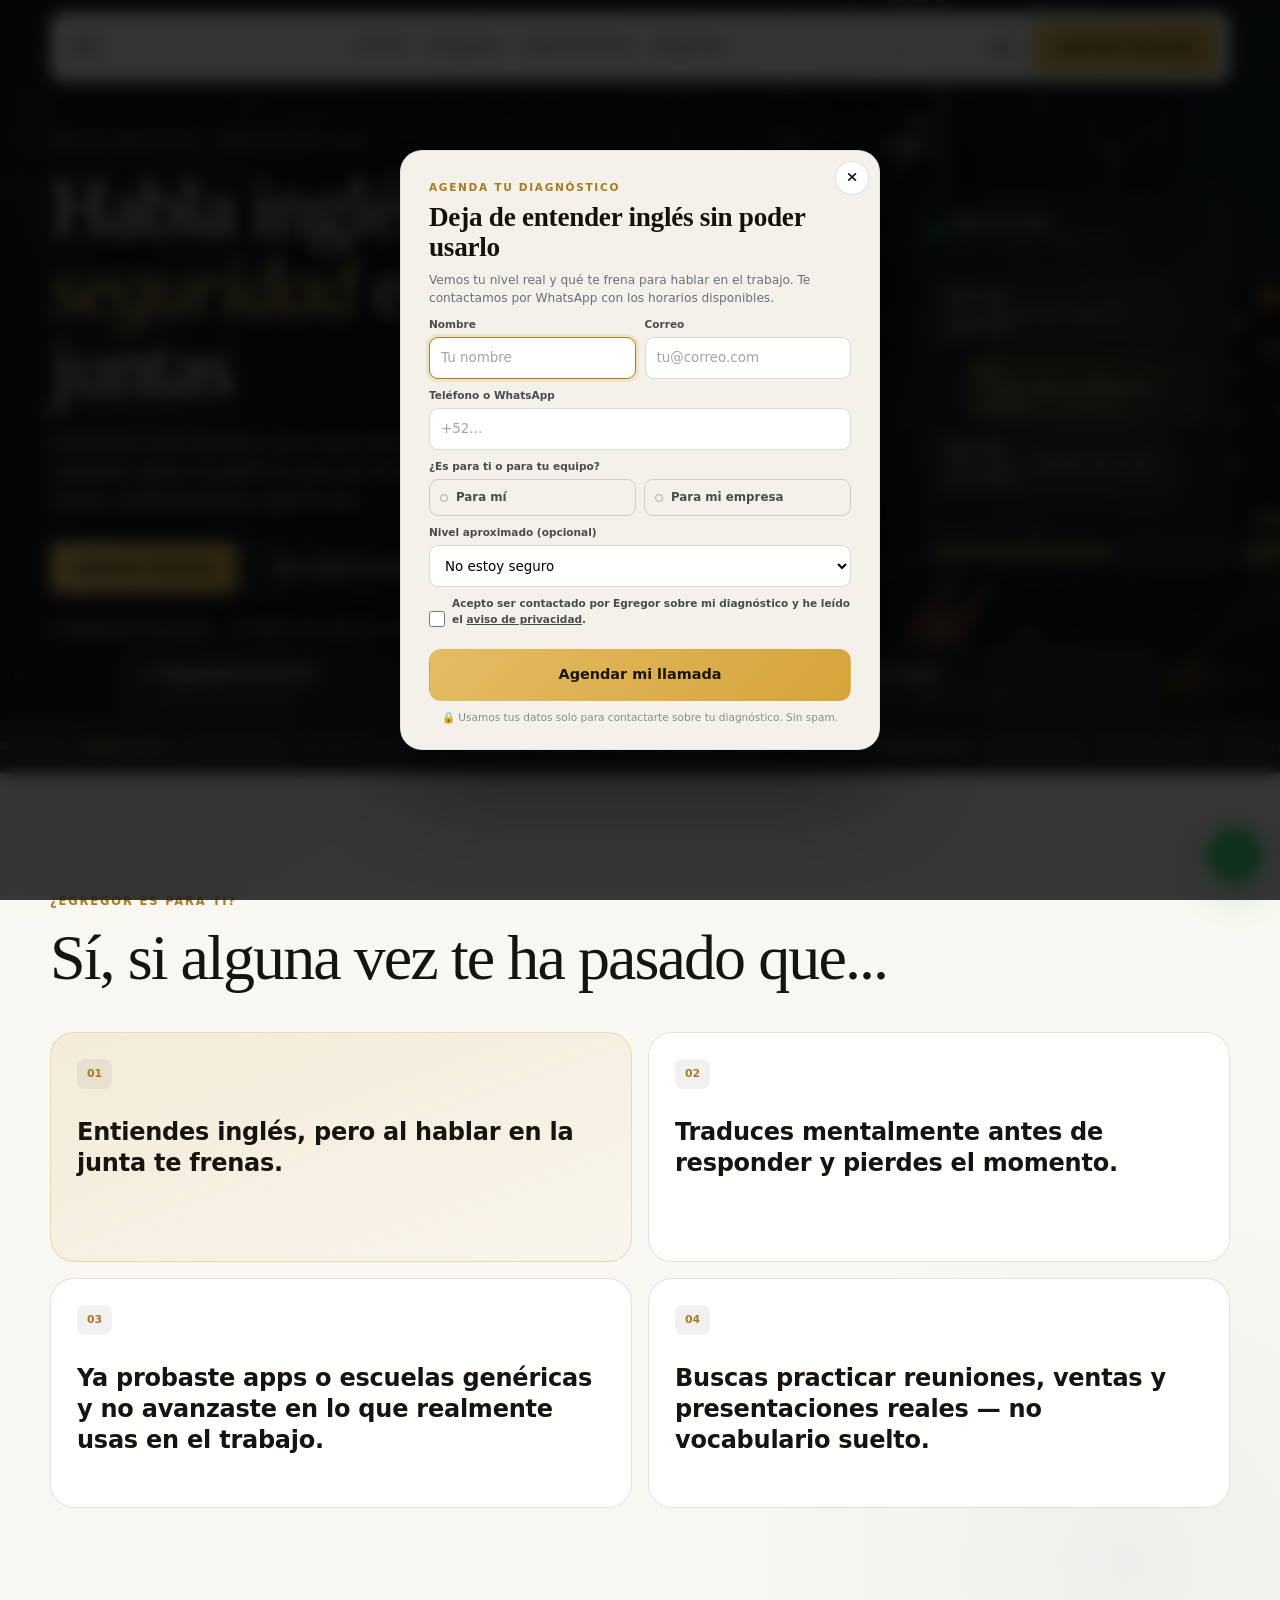
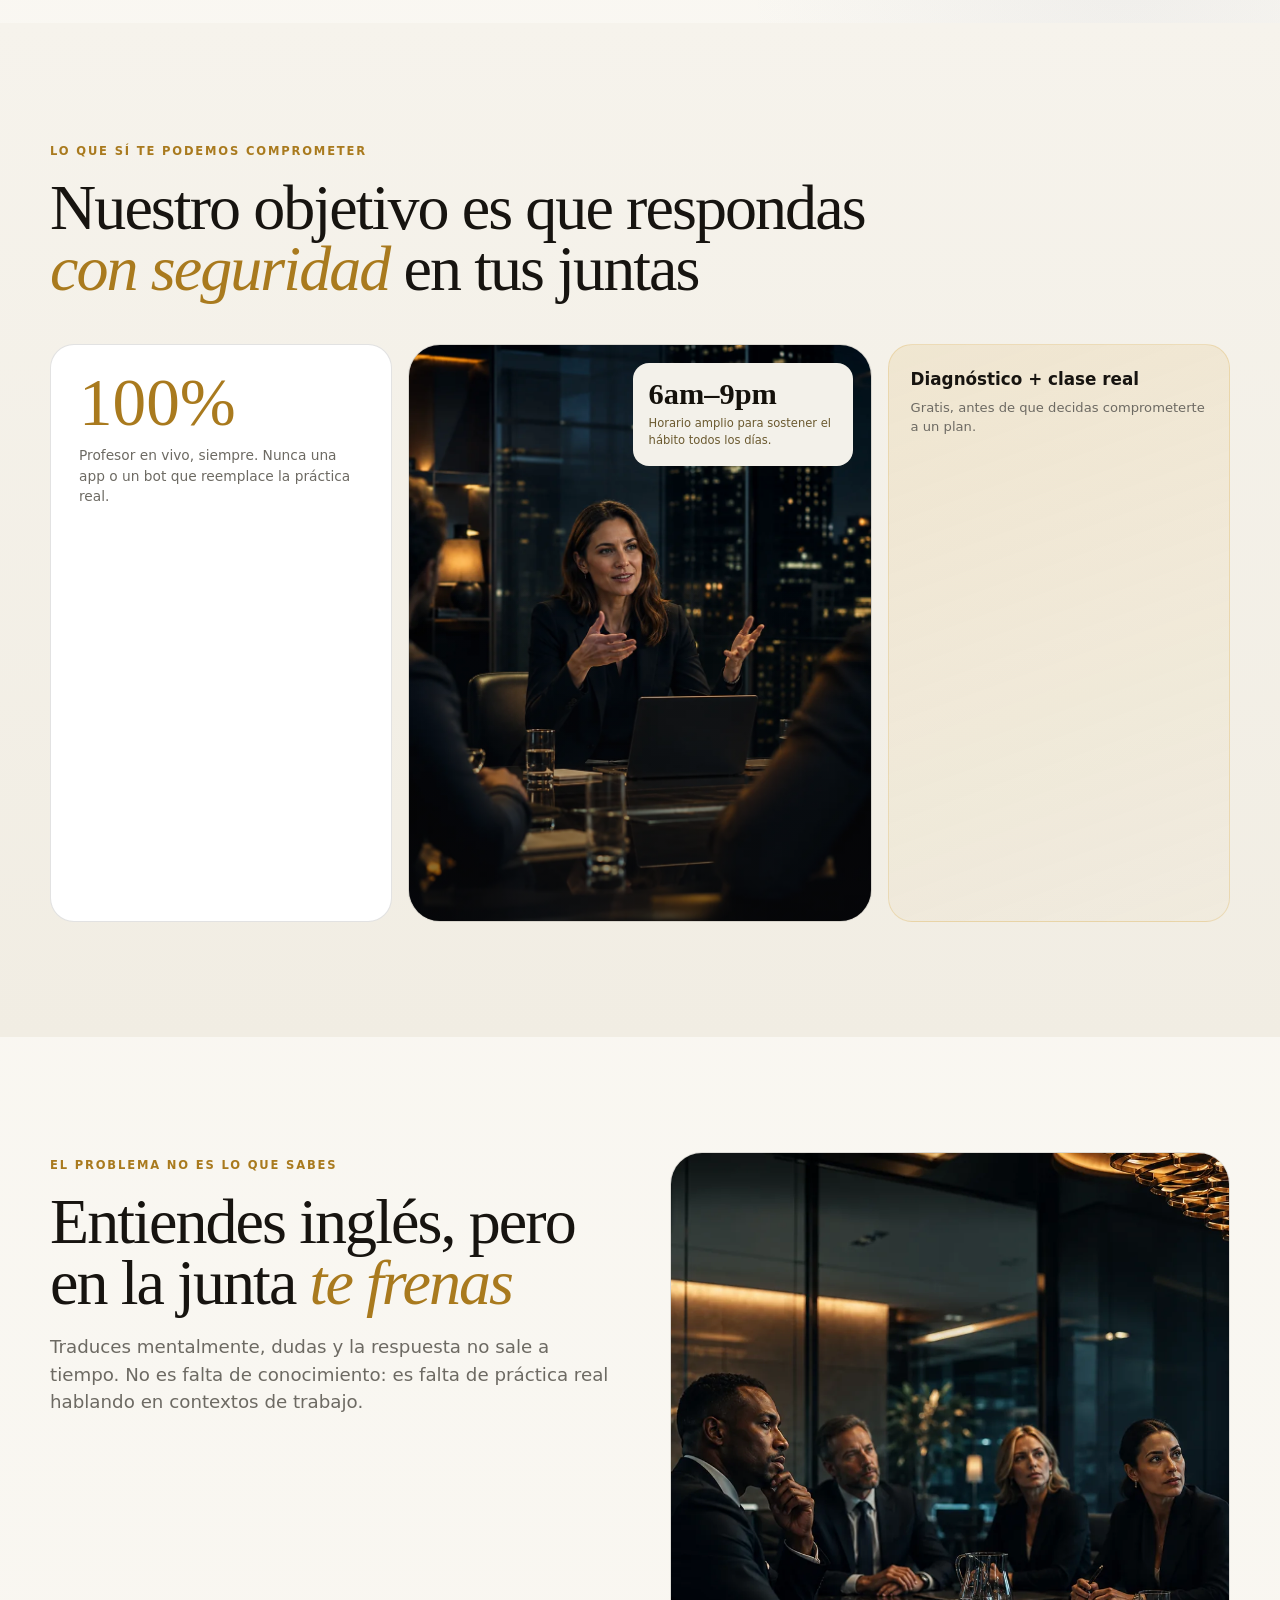
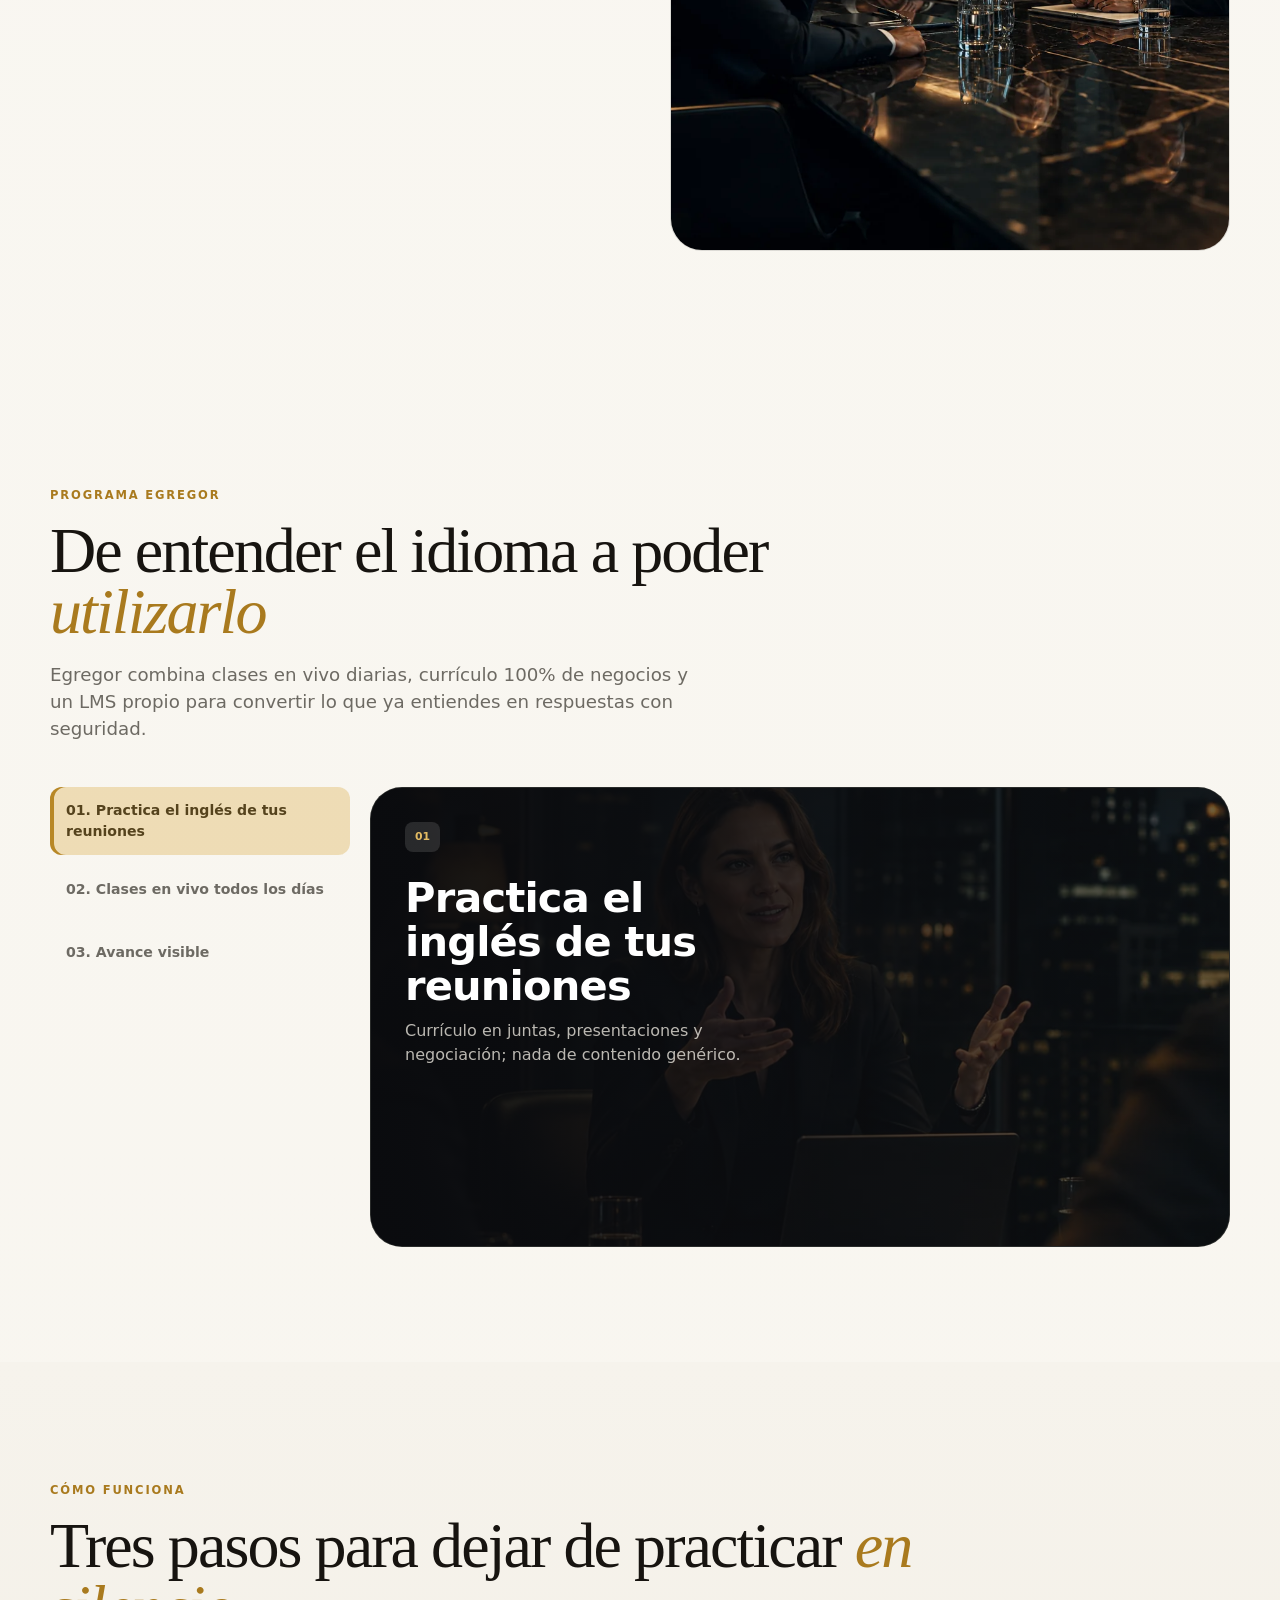
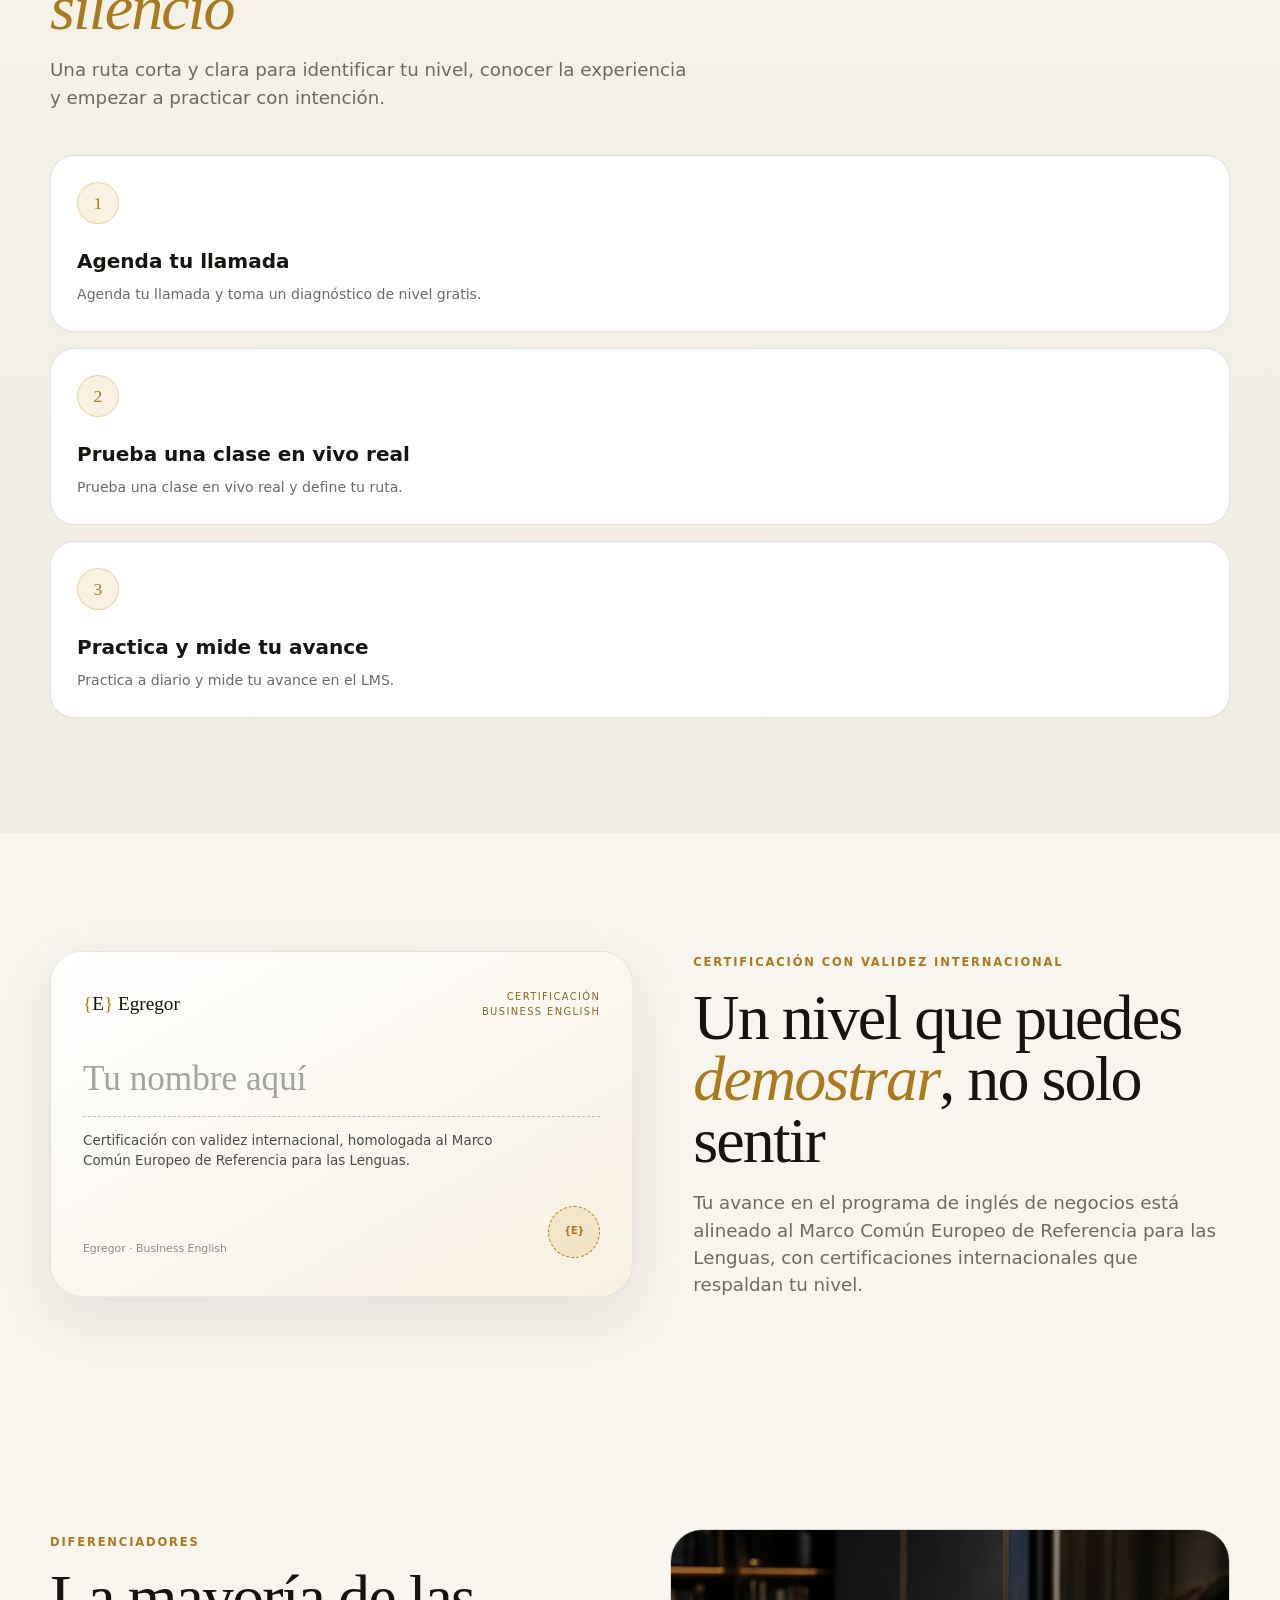
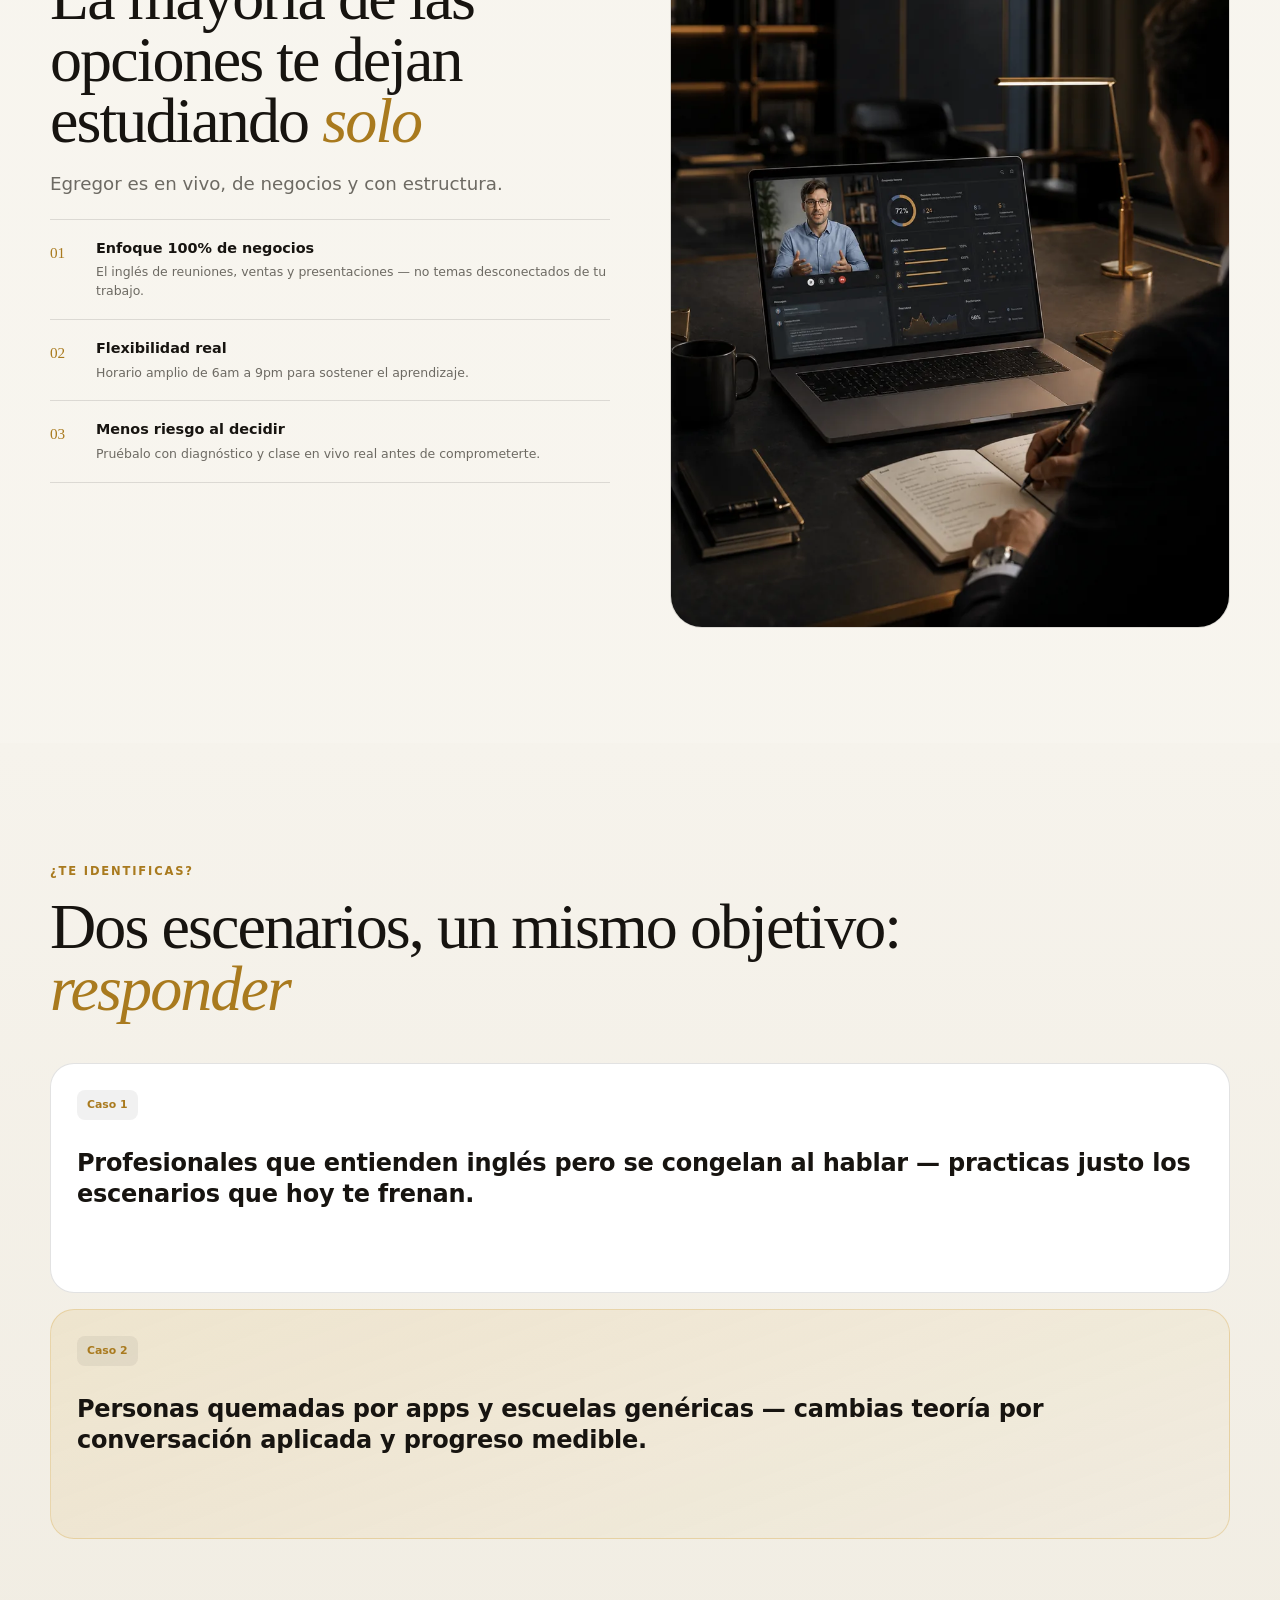
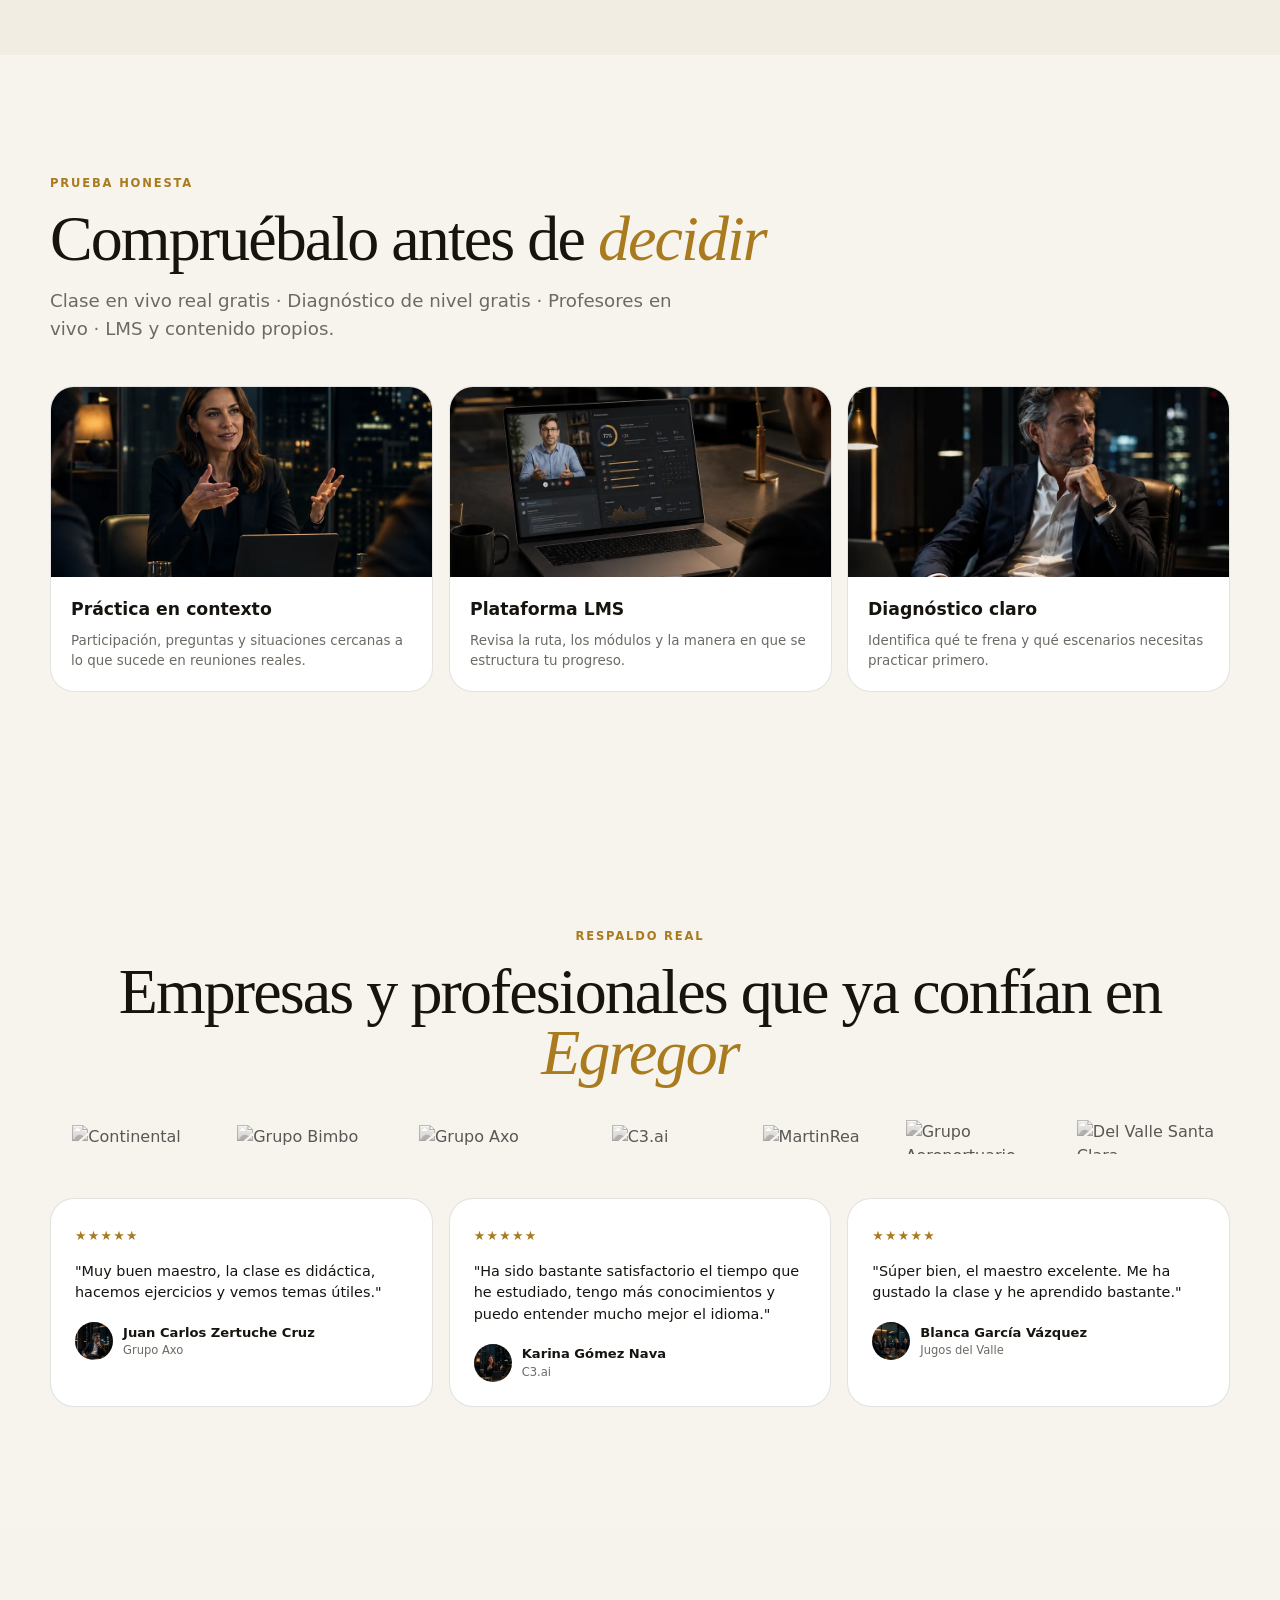
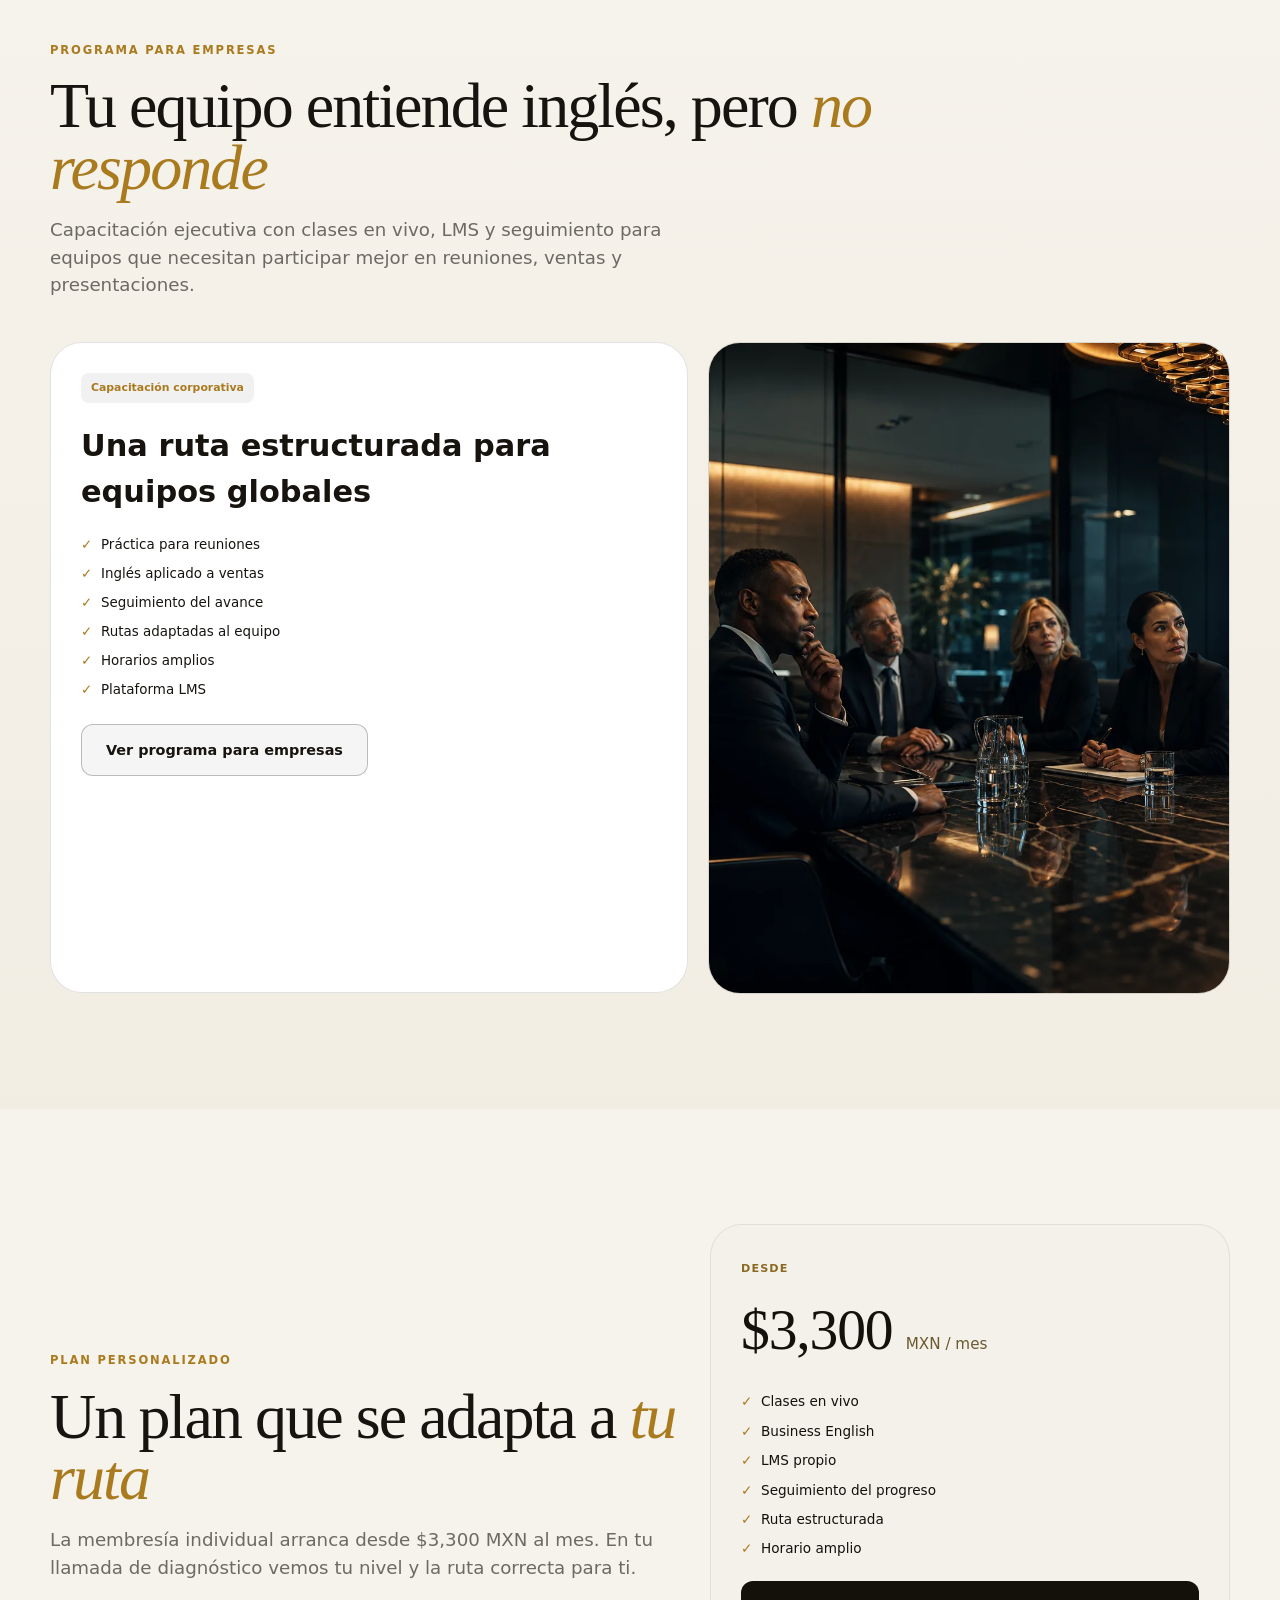
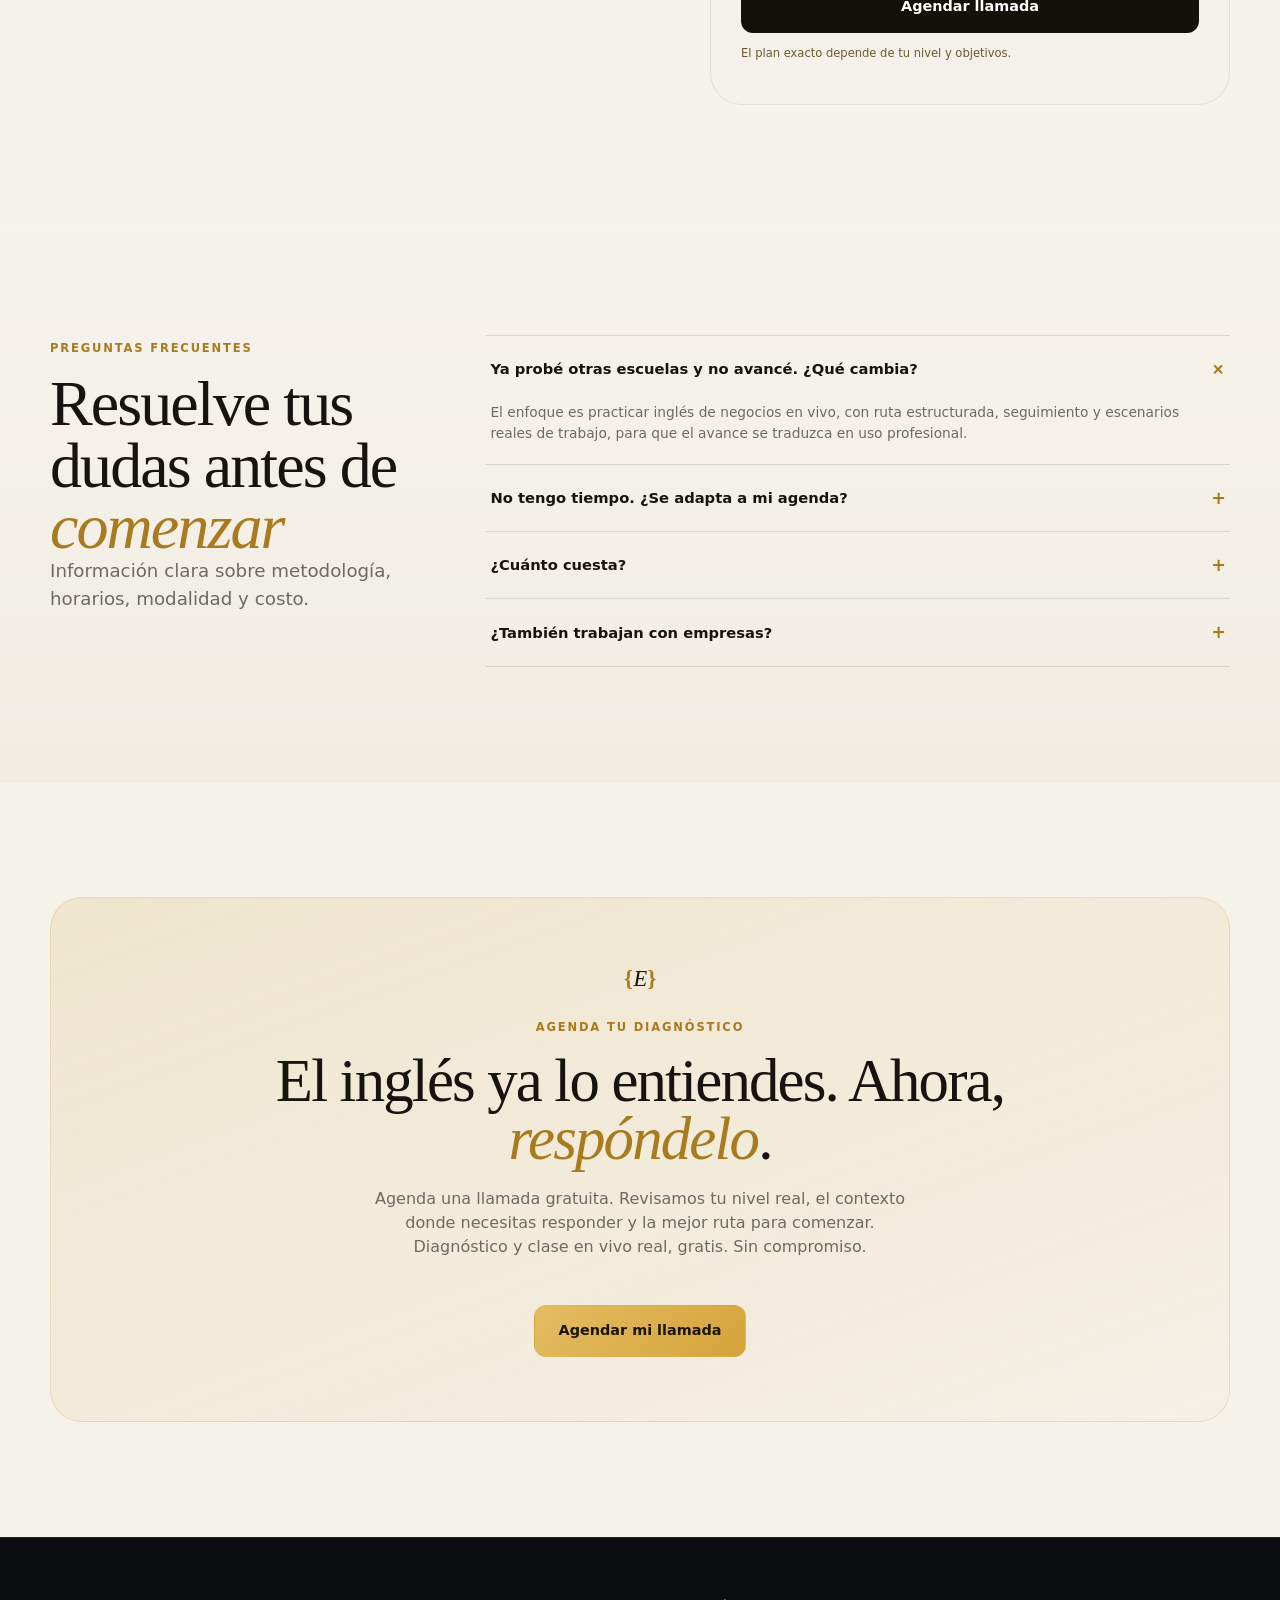
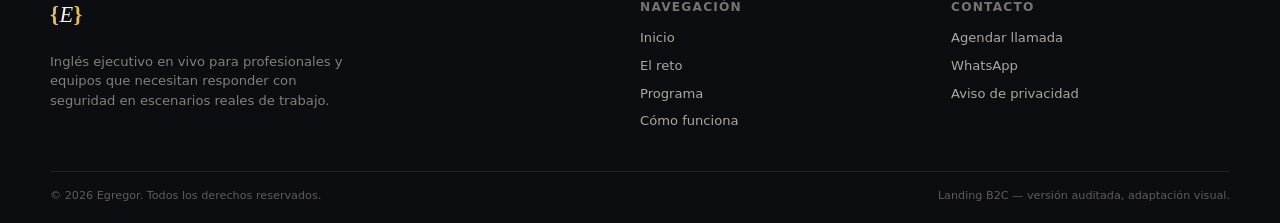
==== commit 8d913845: "cambios visuales hero" ====
--- a/index.html
+++ b/index.html
@@ -63,6 +63,21 @@
           <span>LMS propio</span>
         </div>
       </div>
+      <div class="hero-mock reveal" aria-hidden="true">
+        <div class="hero-mock-head">
+          <span class="live-dot"></span>
+          <div><strong>Clase en vivo</strong><span>Business English · Profesor real</span></div>
+        </div>
+        <div class="hero-mock-chat">
+          <div class="mock-line from-teacher"><span class="mock-tag">Profesor</span>How would you like to open the negotiation?</div>
+          <div class="mock-line from-you"><span class="mock-tag">Tú</span>I'd like to start by outlining our proposal.</div>
+          <div class="mock-line from-teacher"><span class="mock-tag">Profesor</span>Great, that's a confident way to lead the meeting.</div>
+        </div>
+        <div class="hero-mock-foot">
+          <span>Tu progreso en el LMS</span>
+          <div class="mock-progress"><i></i></div>
+        </div>
+      </div>
     </div>
     <div class="hero-bottom">
       <div class="hero-proof"><span class="dot"></span><div><strong>Diagnóstico de nivel</strong><span>Gratis, antes de decidir</span></div></div>
--- a/assets/css/styles.css
+++ b/assets/css/styles.css
@@ -173,6 +173,32 @@
 .hero-proof-row{display:flex;flex-wrap:wrap;gap:10px 22px;margin-top:26px}
 .hero-proof-row span{position:relative;padding-left:16px;color:rgba(245,241,232,.72);font-size:.78rem;font-weight:600}
 .hero-proof-row span:before{content:"";position:absolute;left:0;top:6px;width:6px;height:6px;border-radius:50%;background:var(--gold-2)}
+
+/* ---------- Hero mock: mini widget de "clase en vivo" (visual, representa el aprendizaje) ---------- */
+.hero-mock{
+  position:relative;z-index:2;justify-self:end;align-self:center;
+  width:min(100%,320px);padding:20px;border-radius:20px;
+  background:rgba(18,22,28,.62);border:1px solid rgba(255,255,255,.14);
+  backdrop-filter:blur(14px);box-shadow:0 24px 60px rgba(0,0,0,.4);
+  animation:cardFloat 4.2s ease-in-out infinite;
+}
+.hero-mock-head{display:flex;align-items:center;gap:10px;padding-bottom:14px;border-bottom:1px solid rgba(255,255,255,.12)}
+.live-dot{position:relative;width:9px;height:9px;border-radius:50%;background:#38d97a;flex:0 0 auto}
+.live-dot:after{content:"";position:absolute;inset:-5px;border-radius:50%;border:1px solid #38d97a;animation:liveDotPulse 1.8s ease-out infinite}
+@keyframes liveDotPulse{0%{transform:scale(.6);opacity:.9}100%{transform:scale(1.8);opacity:0}}
+.hero-mock-head strong{display:block;font-size:.84rem;color:var(--fixed-cream)}
+.hero-mock-head span{display:block;margin-top:1px;font-size:.68rem;color:rgba(245,241,232,.55)}
+.hero-mock-chat{display:grid;gap:8px;padding:14px 0}
+.mock-line{max-width:88%;padding:9px 12px;border-radius:12px;font-size:.72rem;line-height:1.4;color:rgba(245,241,232,.92)}
+.mock-line .mock-tag{display:block;margin-bottom:2px;font-size:.6rem;font-weight:800;letter-spacing:.06em;text-transform:uppercase;color:var(--gold-2)}
+.mock-line.from-teacher{justify-self:start;background:rgba(255,255,255,.07);border:1px solid rgba(255,255,255,.08)}
+.mock-line.from-you{justify-self:end;background:linear-gradient(135deg, rgba(213,164,58,.28), rgba(213,164,58,.12));border:1px solid rgba(213,164,58,.3)}
+.mock-line.from-you .mock-tag{color:var(--fixed-cream)}
+.hero-mock-foot{padding-top:12px;border-top:1px solid rgba(255,255,255,.12)}
+.hero-mock-foot span{display:block;margin-bottom:8px;font-size:.66rem;color:rgba(245,241,232,.55)}
+.mock-progress{height:6px;border-radius:6px;background:rgba(255,255,255,.12);overflow:hidden}
+.mock-progress i{display:block;height:100%;width:64%;border-radius:6px;background:linear-gradient(90deg,var(--gold),var(--gold-2))}
+
 .hero-bottom{position:absolute;z-index:3;left:50%;bottom:-1px;transform:translateX(-50%);width:min(calc(100% - 30px),1040px);display:grid;grid-template-columns:1fr;border-radius:18px 18px 0 0;background:var(--fixed-panel);border:1px solid rgba(255,255,255,.1);border-bottom:0;box-shadow:0 -12px 30px rgba(0,0,0,.3)}
 .hero-proof{display:flex;gap:12px;align-items:flex-start;padding:18px 20px;border-bottom:1px solid rgba(255,255,255,.1)}
 .hero-proof:last-child{border-bottom:0}
@@ -468,11 +494,12 @@
 @media(max-width:640px){
   .section-pad{padding:clamp(48px,12vw,70px) 0}
   .section-head{margin-bottom:32px}
-  .hero{min-height:0}
-  .hero-inner{padding-top:96px;padding-bottom:130px}
+  .hero{flex-direction:column;min-height:0}
+  .hero-inner{padding-top:96px;padding-bottom:26px}
   .hero h1{font-size:clamp(2.1rem,9vw,2.8rem)}
   .hero .lead{font-size:.96rem}
-  .hero-bottom{position:relative;left:auto;bottom:auto;transform:none;width:100%;margin-top:22px;border-radius:18px}
+  .hero-mock{display:none}
+  .hero-bottom{position:relative;left:auto;bottom:auto;transform:none;width:calc(100% - 40px);margin:22px auto 28px;border-radius:18px}
   .section-title{font-size:clamp(1.8rem,8vw,2.6rem)}
   .logo-strip{gap:14px 20px}
   .logo-strip img{max-width:84px;max-height:26px}
